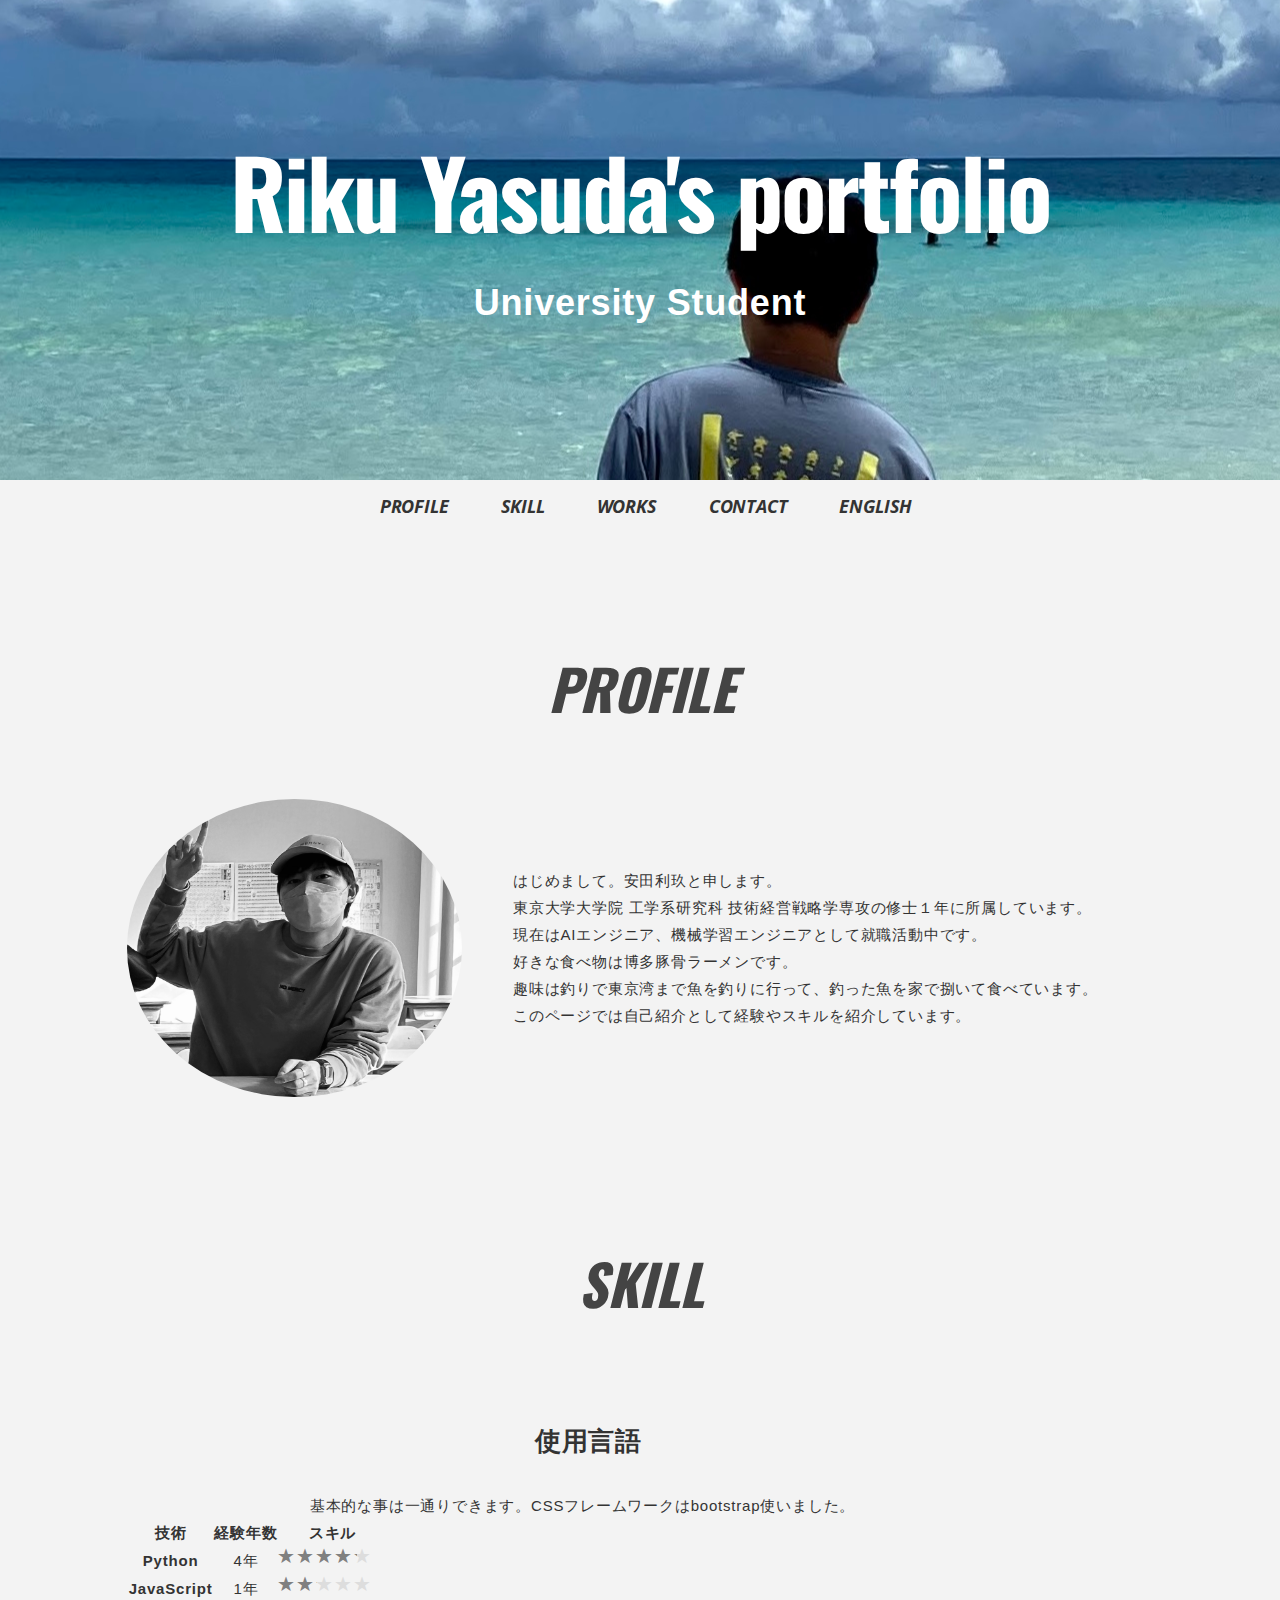
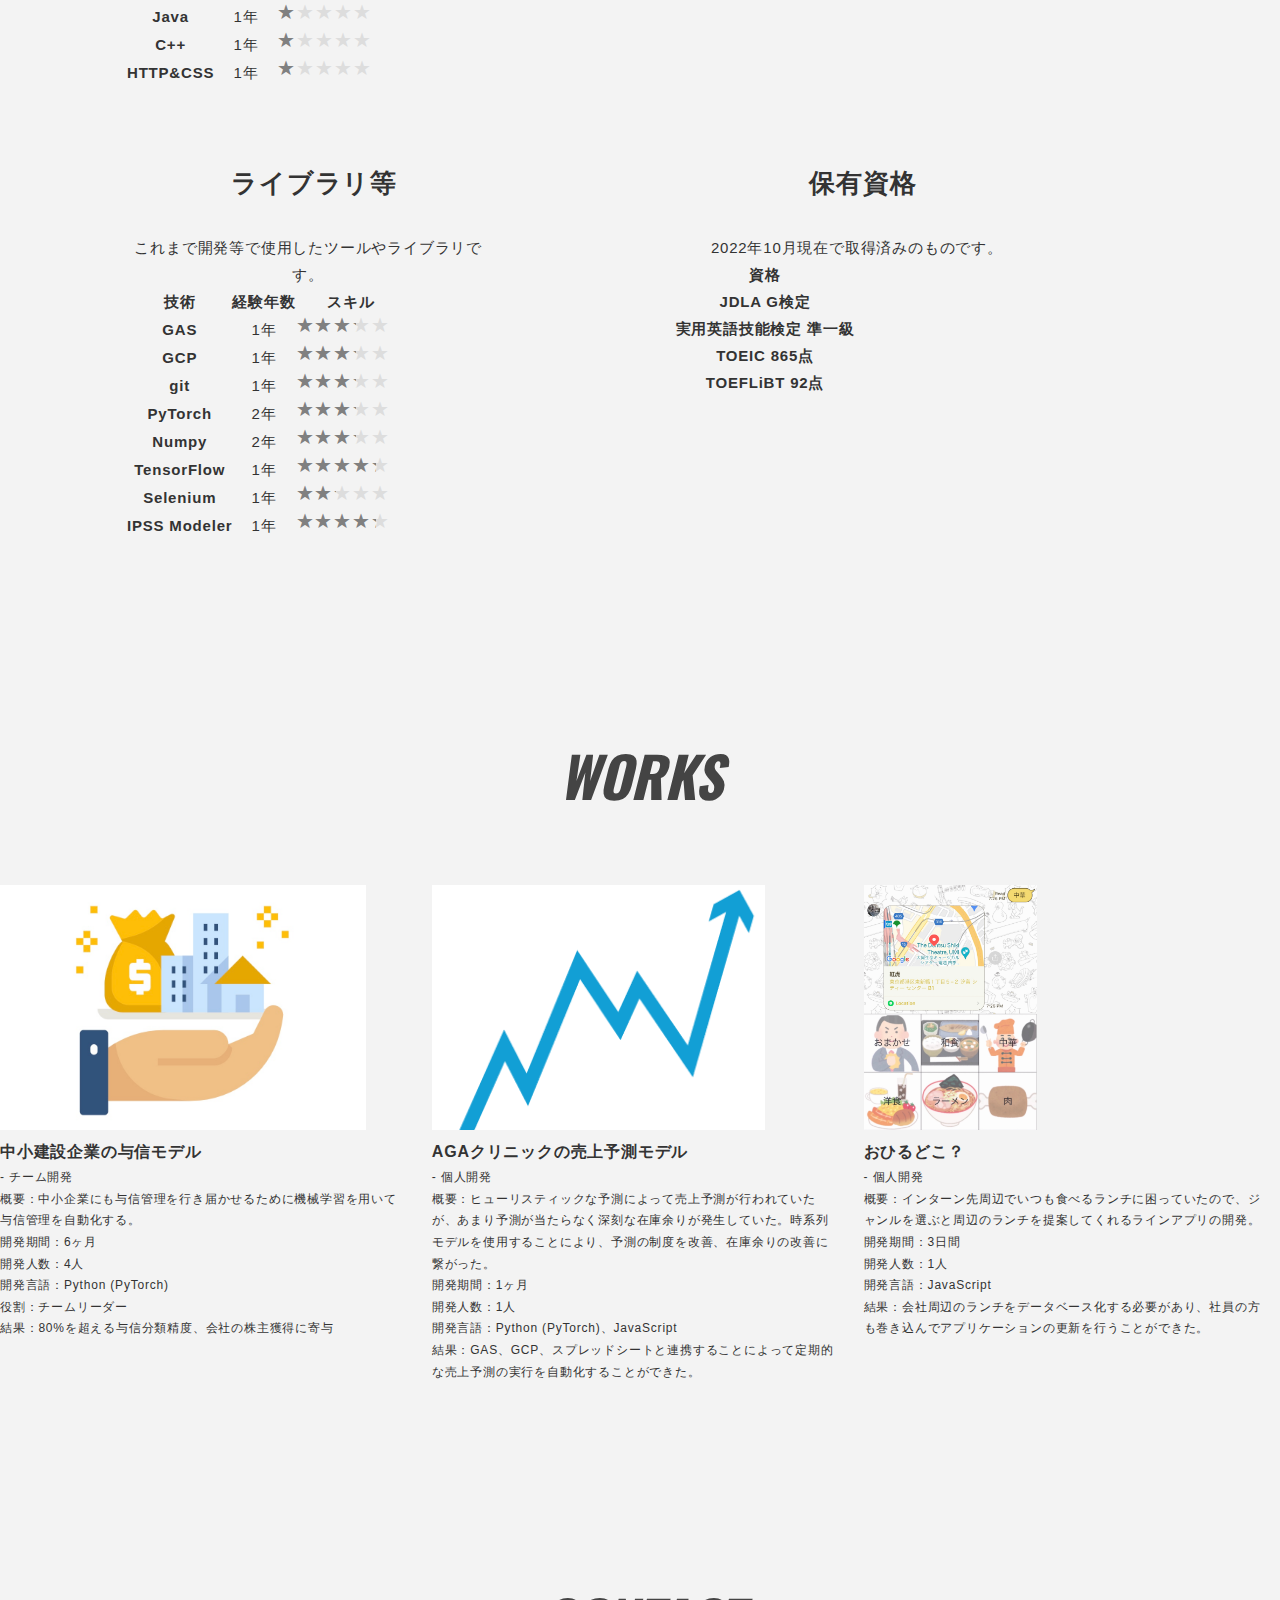
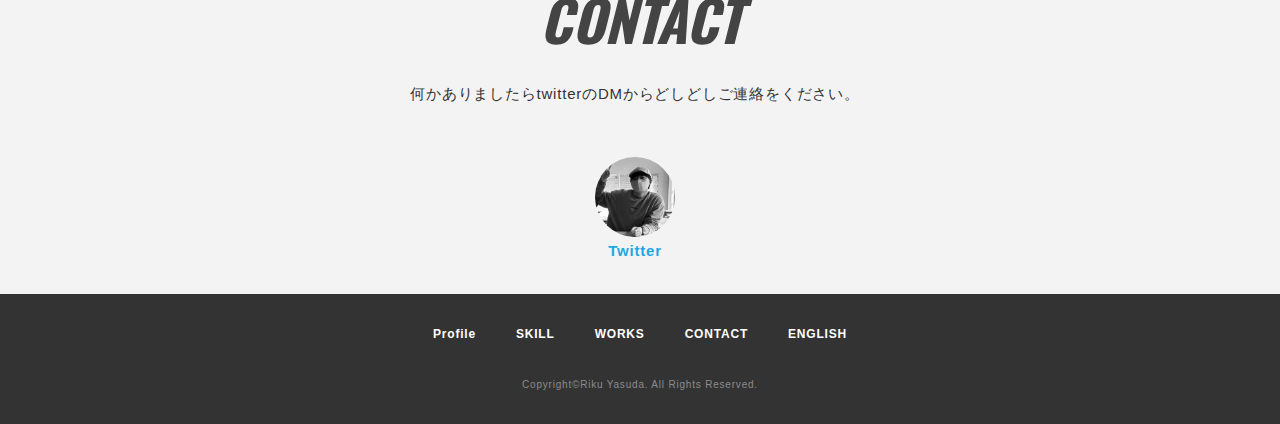
==== index.html @ 67c6b521 "css updated" ====
<!DOCTYPE html>
<html>
<head>
  <meta charset="utf-8">
  <meta name="viewport" content="width=device-width,initial-scale=1.0,user-scalable=no">
  <meta property='og:type' content='website'>
  <meta property='og:title' content='Riku ポートフォリオ'>
  <meta property='og:url' content='URL入る'>
  <meta property='og:description' content='Rikuのポートフォリオです。'>
  <meta property="og:image" content="img/ogp.png">
  <meta name="description" content="Rikuのポートフォリオです。" />
  <title>Riku portfolio</title>
  <link href="https://fonts.googleapis.com/css?family=Yesteryear" rel="stylesheet">
  <link href="https://fonts.googleapis.com/css?family=Oswald:700" rel="stylesheet">
  <link href="https://fonts.googleapis.com/css?family=Open+Sans:700" rel="stylesheet">
  <link href="css/reset.css" media="all" rel="stylesheet" type="text/css" />
  <link href="css/photoswipe/photoswipe.css" media="all" rel="stylesheet" type="text/css" />
  <link href="css/photoswipe/default-skin/default-skin.css" media="all" rel="stylesheet" type="text/css" />
  <link href="css/style.css" media="all" rel="stylesheet" type="text/css" />
  <link rel="stylesheet" href="https://use.fontawesome.com/releases/v5.2.0/css/all.css" integrity="sha384-hWVjflwFxL6sNzntih27bfxkr27PmbbK/iSvJ+a4+0owXq79v+lsFkW54bOGbiDQ" crossorigin="anonymous">
  <link rel="shortcut icon" href="img/favicon2.ico" />
  <link rel="stylesheet" href="https://stackpath.bootstrapcdn.com/bootstrap/4.1.3/css/bootstrap.min.css" integrity="sha384-MCw98/SFnGE8fJT3GXwEOngsV7Zt27NXFoaoApmYm81iuXoPkFOJwJ8ERdknLPMO" crossorigin="anonymous">
</head>

<body>
  <div id="wrapper">
    <header id="header">
      <h1 class="logo">
        <span class="logo-title">Riku Yasuda's portfolio</span>
        <span class="logo-desc">University Student</span>
      </h1>
    </header>
    <nav id="gnav">
      <ul>
        <li><i class="fas fa-user fa-lg"><a href="#Profile">PROFILE</a></i></li>
        <li><i class="fas fa-lightbulb fa-lg"><a href="#skill">SKILL</a></i></li>
        <li><i class="fas fa-tasks fa-lg"><a href="#works">WORKS</a></i></li>
        <li><i class="fas fa-envelope fa-lg"><a href="#contact">CONTACT</a></i></li>
        <li><i class="fas fa-lg"><a href="./eng.html">ENGLISH</a></i></li>
      </ul>
    </nav>
    <main id="contents">

      <section class="section" id="Profile">
        <div class="inner">
          <div class="section-title-block">
            <h2 class="section-title"><i class="fas fa-user"><span class="section-title-css">PROFILE</span></i></h2>
          </div>
          <div class="two-column-wrapper">
            <div class="two-column-image profile">
              <img src="img/profile/profile.JPG" alt="">
            </div>
            <div class="two-column-desc">
              <p class="text">
                はじめまして。安田利玖と申します。<br>
                東京大学大学院 工学系研究科 技術経営戦略学専攻の修士１年に所属しています。<br>
                現在はAIエンジニア、機械学習エンジニアとして就職活動中です。<br>
                好きな食べ物は博多豚骨ラーメンです。<br>
                趣味は釣りで東京湾まで魚を釣りに行って、釣った魚を家で捌いて食べています。<br>
                このページでは自己紹介として経験やスキルを紹介しています。<br>
              </p>
            </div>
          </div>
        </div>
      </section>
      
      <section class="section" id="skill">
        <div class="inner">
          <div class="section-title-block">
            <h2 class="section-title"><i class="fas fa-lightbulb fa-lg"><span class="section-title-css">SKILL</span></i></h2>
            <p class="section-desc"></p>
          </div>
          <div class="card-wrapper">
            
            <div class="card">
              <div class="skill-desc">
                <h3 class="skill-desc-title"><i class="fas fa-desktop"></i>使用言語</h3>
                <p>基本的な事は一通りできます。CSSフレームワークはbootstrap使いました。</p>
                <table class="table table-borderless">
                  <thead>
                    <tr>
                      <th scope="col">技術</th>
                      <th scope="col">経験年数</th>
                      <th scope="col">スキル</th>
                    </tr>
                  </thead>
                  <tbody>
                    <tr>
                      <th scope="row">Python</th>
                      <td>4年</td>
                      <td><span class="rating"><p class="rate rate4"></p></span></td>
                    </tr>
                    <tr>
                      <th scope="row">JavaScript</th>
                      <td>1年</td>
                      <td><span class="rating"><p class="rate rate2"></p></span></td>
                    </tr>
                    <tr>
                      <th scope="row">Java</th>
                      <td>1年</td>
                      <td><span class="rating"><p class="rate rate1"></p></span></td>
                    </tr>
                    <tr>
                      <th scope="row">C++</th>
                      <td>1年</td>
                      <td><span class="rating"><p class="rate rate1"></p></span></td>
                    </tr>
                    <tr>
                      <th scope="row">HTTP&CSS</th>
                      <td>1年</td>
                      <td><span class="rating"><p class="rate rate1"></p></span></td>
                    </tr>
                  </tbody>
                </table>
              </div>
            </div>

            <div class="card">
              <div class="skill-desc">
                <h3 class="skill-desc-title"><i class="fas fa-toolbox"></i>ライブラリ等</h3>
                <p>これまで開発等で使用したツールやライブラリです。</p>
                <table class="table table-borderless">
                  <thead>
                    <tr>
                      <th scope="col">技術</th>
                      <th scope="col">経験年数</th>
                      <th scope="col">スキル</th>
                    </tr>
                  </thead>
                  <tbody>
                    <tr>
                      <th scope="row">GAS</th>
                      <td>1年</td>
                      <td><span class="rating"><p class="rate rate3"></p></span></td>
                    </tr>
                    <tr>
                      <th scope="row">GCP</th>
                      <td>1年</td>
                      <td><span class="rating"><p class="rate rate3"></p></span></td>
                    </tr>
                    <tr>
                      <th scope="row">git</th>
                      <td>1年</td>
                      <td><span class="rating"><p class="rate rate3"></p></span></td>
                    </tr>
                    <tr>
                      <th scope="row">PyTorch</th>
                      <td>2年</td>
                      <td><span class="rating"><p class="rate rate3"></p></span></td>
                    </tr>
                    <tr>
                      <th scope="row">Numpy</th>
                      <td>2年</td>
                      <td><span class="rating"><p class="rate rate3"></p></span></td>
                    </tr>
                    <tr>
                      <th scope="row">TensorFlow</th>
                      <td>1年</td>
                      <td><span class="rating"><p class="rate rate4"></p></span></td>
                    </tr>
                    <tr>
                      <th scope="row">Selenium</th>
                      <td>1年</td>
                      <td><span class="rating"><p class="rate rate2"></p></span></td>
                    </tr>
                    <tr>
                      <th scope="row">IPSS Modeler</th>
                      <td>1年</td>
                      <td><span class="rating"><p class="rate rate4"></p></span></td>
                    </tr>
                  </tbody>
                </table>
              </div>
            </div>

            <div class="card">
              <div class="skill-desc">
                <h3 class="skill-desc-title"><i class="fas fa-list-alt"></i>保有資格</h3>
                <p>2022年10月現在で取得済みのものです。</p>
                <table class="table table-borderless">
                  <thead>
                    <tr>
                      <th scope="col">資格</th>
                    </tr>
                  </thead>
                  <tbody>
                    <tr>
                      <th scope="row">JDLA G検定</th>
                    </tr>
                    <tr>
                      <th scope="row">実用英語技能検定 準一級</th>
                    </tr>
                    <tr>
                      <th scope="row">TOEIC 865点</th>
                    </tr>
                    <tr>
                      <th scope="row">TOEFLiBT 92点</th>
                    </tr>
                  </tbody>
                </table>
              </div>

            </div>
          </div>
        </div>
      </section>

      <section class="section" id="works">
        <div class="inner">
          <div class="section-title-block">
            <h2 class="section-title"><i class="fas fa-tasks fa-lg"><span class="section-title-css">WORKS</span></i></h2>
            <div class="section-desc"></div>
          </div>
          <div class="card-wrapper my-gallery">

            <figure class="card">
                <!-- <a href="img/works/dammy.jpg" data-size="980x668" class="card-image"> -->
                  <img class="card-image" src="img/works/thumb/yoshin_model.png" alt="" />
                <!-- </a> -->
                <figcaption class="card-caption">
                  <p class="card-caption-title">中小建設企業の与信モデル</p>
                  <p class="card-caption-info">
                    - チーム開発<br>
                    概要：中小企業にも与信管理を行き届かせるために機械学習を用いて与信管理を自動化する。<br>
                    開発期間：6ヶ月<br>
                    開発人数：4人<br>
                    開発言語：Python (PyTorch)<br>
                    役割：チームリーダー<br>
                    結果：80%を超える与信分類精度、会社の株主獲得に寄与<br>
                  </p>
                </figcaption>
            </figure>
    
            <figure class="card">
              <!-- <a href="img/works/dammy.jpg" data-size="980x668" class="card-image"> -->
                <img class="card-image" src="img/works/thumb/AGA_model.png" alt="" />
              <!-- </a> -->
              <figcaption class="card-caption">
                <p class="card-caption-title">AGAクリニックの売上予測モデル</p>
                <p class="card-caption-info">
                    - 個人開発<br>
                    概要：ヒューリスティックな予測によって売上予測が行われていたが、あまり予測が当たらなく深刻な在庫余りが発生していた。時系列モデルを使用することにより、予測の制度を改善、在庫余りの改善に繋がった。<br>
                    開発期間：1ヶ月<br>
                    開発人数：1人<br>
                    開発言語：Python (PyTorch)、JavaScript<br>
                    結果：GAS、GCP、スプレッドシートと連携することによって定期的な売上予測の実行を自動化することができた。<br>
                </p>
              </figcaption>
            </figure>
            
            <figure class="card">
              <!-- <a href="img/works/dammy.jpg" data-size="980x668" class="card-image"> -->
                <img class="card-image" src="img/works/thumb/ohirudoko.png" alt="" />
              <!-- </a> -->
              <figcaption class="card-caption">
                <p class="card-caption-title">おひるどこ？</p>
                <p class="card-caption-info">
                    - 個人開発<br>
                    概要：インターン先周辺でいつも食べるランチに困っていたので、ジャンルを選ぶと周辺のランチを提案してくれるラインアプリの開発。<br>
                    開発期間：3日間<br>
                    開発人数：1人<br>
                    開発言語：JavaScript<br>
                    結果：会社周辺のランチをデータベース化する必要があり、社員の方も巻き込んでアプリケーションの更新を行うことができた。<br>
                </p>
              </figcaption>
            </figure>

          </div>
        </div>
      </section>

      <section class="section" id="contact">
        <div class="inner">
          <div class="section-title-block">
            <h2 class="section-title"><i class="fas fa-envelope fa-lg"><span class="section-title-css">CONTACT</span></i></h2>
            <p class="section-desc">
              何かありましたらtwitterのDMからどしどしご連絡をください。
            </p>
          </div>
          <div class="contact-wrapper">
            <div class="contact-list" style="text-align: center;">
                <a href="https://twitter.com/rikuyres88" target="_blank"><img src="img/contact/icon_contact.jpg" alt="" class="contact-img"  style="margin: 0 auto;"><span class="contact-list-desc">Twitter</span></a>
              <!-- <ul>
                <li><a href="#"><img src="img/contact/icon_contact.png" alt=""><span class="contact-list-desc">フォーム</span></a></li>
                <li><a href="https://twitter.com/naoto_7713" target="_blank"><img src="img/contact/icon_contact.jpg" alt=""><span class="contact-list-desc">Twitter</span></a></li>
                <li><a href="#" target="_blank"><img src="img/contact/icon_contact.png" alt=""><span class="contact-list-desc">Facebook</span></a></li>
              </ul> -->
            </div>
          </div>
        </div>
      </section>
    </main>
    <footer id="footer">
      <div class="inner">
        <nav class="footer-link">
          <ul>
            <li><a href="#Profile">Profile</a></li>
            <li><a href="#skill">SKILL</a></li>
            <li><a href="#works">WORKS</a></li>
            <li><a href="#contact">CONTACT</a></li>
            <li><a href="./eng.html">ENGLISH</a></li>
          </ul>
        </nav>
        <p class="copyright">Copyright&copy;Riku Yasuda. All Rights Reserved.</p>
      </div>
    </footer>
  </div>


  <!-- Root element of PhotoSwipe. Must have class pswp. -->
  <div class="pswp" tabindex="-1" role="dialog" aria-hidden="true">

    <!-- Background of PhotoSwipe.
           It's a separate element as animating opacity is faster than rgba(). -->
    <div class="pswp__bg"></div>

    <!-- Slides wrapper with overflow:hidden. -->
    <div class="pswp__scroll-wrap">

      <!-- Container that holds slides.
              PhotoSwipe keeps only 3 of them in the DOM to save memory.
              Don't modify these 3 pswp__item elements, data is added later on. -->
      <div class="pswp__container">
        <div class="pswp__item"></div>
        <div class="pswp__item"></div>
        <div class="pswp__item"></div>
      </div>

      <!-- Default (PhotoSwipeUI_Default) interface on top of sliding area. Can be changed. -->
      <div class="pswp__ui pswp__ui--hidden">

        <div class="pswp__top-bar">

          <!--  Controls are self-explanatory. Order can be changed. -->

          <div class="pswp__counter"></div>

          <button class="pswp__button pswp__button--close" title="Close (Esc)"></button>



          <button class="pswp__button pswp__button--fs" title="Toggle fullscreen"></button>

          <button class="pswp__button pswp__button--zoom" title="Zoom in/out"></button>

          <!-- Preloader demo http://codepen.io/dimsemenov/pen/yyBWoR -->
          <!-- element will get class pswp__preloader--active when preloader is running -->
          <div class="pswp__preloader">
            <div class="pswp__preloader__icn">
              <div class="pswp__preloader__cut">
                <div class="pswp__preloader__donut"></div>
              </div>
            </div>
          </div>
        </div>

        <div class="pswp__share-modal pswp__share-modal--hidden pswp__single-tap">
          <div class="pswp__share-tooltip"></div>
        </div>

        <button class="pswp__button pswp__button--arrow--left" title="Previous (arrow left)">
              </button>

        <button class="pswp__button pswp__button--arrow--right" title="Next (arrow right)">
              </button>

        <div class="pswp__caption">
          <div class="pswp__caption__center"></div>
        </div>

      </div>

    </div>
    
    <div style="position: relative"><a href="https://www.codmon.com/mypage/" class="codmon-login-widget" target="_blank">Codmon</a>
<script src="https://www.codmon.com/mypage/js/login-widget.js"></script>
<span style="font-size: 11px;line-height: 1.2;position:absolute;top: 364px;left: 36px;">powerd by <a href="https://www.codmon.com/" target="_blank">保育園ICTシステム コドモン</a></span></div>

  </div>
  <script src="https://ajax.googleapis.com/ajax/libs/jquery/1.12.4/jquery.min.js"></script>
  <script type='text/javascript' src="js/photoswipe/photoswipe.min.js"></script>
  <script type='text/javascript' src="js/photoswipe/photoswipe-ui-default.js"></script>
  <script type='text/javascript' src="js/photoswipe/photoswipe_setup.js"></script>
  <script type='text/javascript' src="js/script.js"></script>
</body>
</html>
---- css/photoswipe/photoswipe.css ----
/*! PhotoSwipe main CSS by Dmitry Semenov | photoswipe.com | MIT license */
/*
	Styles for basic PhotoSwipe functionality (sliding area, open/close transitions)
*/
/* pswp = photoswipe */
.pswp {
  display: none;
  position: absolute;
  width: 100%;
  height: 100%;
  left: 0;
  top: 0;
  overflow: hidden;
  -ms-touch-action: none;
  touch-action: none;
  z-index: 1500;
  -webkit-text-size-adjust: 100%;
  /* create separate layer, to avoid paint on window.onscroll in webkit/blink */
  -webkit-backface-visibility: hidden;
  outline: none; }
  .pswp * {
    -webkit-box-sizing: border-box;
            box-sizing: border-box; }
  .pswp img {
    max-width: none; }

/* style is added when JS option showHideOpacity is set to true */
.pswp--animate_opacity {
  /* 0.001, because opacity:0 doesn't trigger Paint action, which causes lag at start of transition */
  opacity: 0.001;
  will-change: opacity;
  /* for open/close transition */
  -webkit-transition: opacity 333ms cubic-bezier(0.4, 0, 0.22, 1);
          transition: opacity 333ms cubic-bezier(0.4, 0, 0.22, 1); }

.pswp--open {
  display: block; }

.pswp--zoom-allowed .pswp__img {
  /* autoprefixer: off */
  cursor: -webkit-zoom-in;
  cursor: -moz-zoom-in;
  cursor: zoom-in; }

.pswp--zoomed-in .pswp__img {
  /* autoprefixer: off */
  cursor: -webkit-grab;
  cursor: -moz-grab;
  cursor: grab; }

.pswp--dragging .pswp__img {
  /* autoprefixer: off */
  cursor: -webkit-grabbing;
  cursor: -moz-grabbing;
  cursor: grabbing; }

/*
	Background is added as a separate element.
	As animating opacity is much faster than animating rgba() background-color.
*/
.pswp__bg {
  position: absolute;
  left: 0;
  top: 0;
  width: 100%;
  height: 100%;
  background: #000;
  opacity: 0;
  -webkit-transform: translateZ(0);
          transform: translateZ(0);
  -webkit-backface-visibility: hidden;
  will-change: opacity; }

.pswp__scroll-wrap {
  position: absolute;
  left: 0;
  top: 0;
  width: 100%;
  height: 100%;
  overflow: hidden; }

.pswp__container,
.pswp__zoom-wrap {
  -ms-touch-action: none;
  touch-action: none;
  position: absolute;
  left: 0;
  right: 0;
  top: 0;
  bottom: 0; }

/* Prevent selection and tap highlights */
.pswp__container,
.pswp__img {
  -webkit-user-select: none;
  -moz-user-select: none;
  -ms-user-select: none;
      user-select: none;
  -webkit-tap-highlight-color: transparent;
  -webkit-touch-callout: none; }

.pswp__zoom-wrap {
  position: absolute;
  width: 100%;
  -webkit-transform-origin: left top;
  -ms-transform-origin: left top;
  transform-origin: left top;
  /* for open/close transition */
  -webkit-transition: -webkit-transform 333ms cubic-bezier(0.4, 0, 0.22, 1);
          transition: transform 333ms cubic-bezier(0.4, 0, 0.22, 1); }

.pswp__bg {
  will-change: opacity;
  /* for open/close transition */
  -webkit-transition: opacity 333ms cubic-bezier(0.4, 0, 0.22, 1);
          transition: opacity 333ms cubic-bezier(0.4, 0, 0.22, 1); }

.pswp--animated-in .pswp__bg,
.pswp--animated-in .pswp__zoom-wrap {
  -webkit-transition: none;
  transition: none; }

.pswp__container,
.pswp__zoom-wrap {
  -webkit-backface-visibility: hidden; }

.pswp__item {
  position: absolute;
  left: 0;
  right: 0;
  top: 0;
  bottom: 0;
  overflow: hidden; }

.pswp__img {
  position: absolute;
  width: auto;
  height: auto;
  top: 0;
  left: 0; }

/*
	stretched thumbnail or div placeholder element (see below)
	style is added to avoid flickering in webkit/blink when layers overlap
*/
.pswp__img--placeholder {
  -webkit-backface-visibility: hidden; }

/*
	div element that matches size of large image
	large image loads on top of it
*/
.pswp__img--placeholder--blank {
  background: #222; }

.pswp--ie .pswp__img {
  width: 100% !important;
  height: auto !important;
  left: 0;
  top: 0; }

/*
	Error message appears when image is not loaded
	(JS option errorMsg controls markup)
*/
.pswp__error-msg {
  position: absolute;
  left: 0;
  top: 50%;
  width: 100%;
  text-align: center;
  font-size: 14px;
  line-height: 16px;
  margin-top: -8px;
  color: #CCC; }

.pswp__error-msg a {
  color: #CCC;
  text-decoration: underline; }
---- css/photoswipe/default-skin/default-skin.css ----
/*! PhotoSwipe Default UI CSS by Dmitry Semenov | photoswipe.com | MIT license */
/*

	Contents:

	1. Buttons
	2. Share modal and links
	3. Index indicator ("1 of X" counter)
	4. Caption
	5. Loading indicator
	6. Additional styles (root element, top bar, idle state, hidden state, etc.)

*/
/*
	
	1. Buttons

 */
/* <button> css reset */
.pswp__button {
  width: 44px;
  height: 44px;
  position: relative;
  background: none;
  cursor: pointer;
  overflow: visible;
  -webkit-appearance: none;
  display: block;
  border: 0;
  padding: 0;
  margin: 0;
  float: right;
  opacity: 0.75;
  -webkit-transition: opacity 0.2s;
          transition: opacity 0.2s;
  -webkit-box-shadow: none;
          box-shadow: none; }
  .pswp__button:focus, .pswp__button:hover {
    opacity: 1; }
  .pswp__button:active {
    outline: none;
    opacity: 0.9; }
  .pswp__button::-moz-focus-inner {
    padding: 0;
    border: 0; }

/* pswp__ui--over-close class it added when mouse is over element that should close gallery */
.pswp__ui--over-close .pswp__button--close {
  opacity: 1; }

.pswp__button,
.pswp__button--arrow--left:before,
.pswp__button--arrow--right:before {
  background: url(default-skin.png) 0 0 no-repeat;
  background-size: 264px 88px;
  width: 44px;
  height: 44px; }

@media (-webkit-min-device-pixel-ratio: 1.1), (-webkit-min-device-pixel-ratio: 1.09375), (min-resolution: 105dpi), (min-resolution: 1.1dppx) {
  /* Serve SVG sprite if browser supports SVG and resolution is more than 105dpi */
  .pswp--svg .pswp__button,
  .pswp--svg .pswp__button--arrow--left:before,
  .pswp--svg .pswp__button--arrow--right:before {
    background-image: url(default-skin.svg); }
  .pswp--svg .pswp__button--arrow--left,
  .pswp--svg .pswp__button--arrow--right {
    background: none; } }

.pswp__button--close {
  background-position: 0 -44px; }

.pswp__button--share {
  background-position: -44px -44px; }

.pswp__button--fs {
  display: none; }

.pswp--supports-fs .pswp__button--fs {
  display: block; }

.pswp--fs .pswp__button--fs {
  background-position: -44px 0; }

.pswp__button--zoom {
  display: none;
  background-position: -88px 0; }

.pswp--zoom-allowed .pswp__button--zoom {
  display: block; }

.pswp--zoomed-in .pswp__button--zoom {
  background-position: -132px 0; }

/* no arrows on touch screens */
.pswp--touch .pswp__button--arrow--left,
.pswp--touch .pswp__button--arrow--right {
  visibility: hidden; }

/*
	Arrow buttons hit area
	(icon is added to :before pseudo-element)
*/
.pswp__button--arrow--left,
.pswp__button--arrow--right {
  background: none;
  top: 50%;
  margin-top: -50px;
  width: 70px;
  height: 100px;
  position: absolute; }

.pswp__button--arrow--left {
  left: 0; }

.pswp__button--arrow--right {
  right: 0; }

.pswp__button--arrow--left:before,
.pswp__button--arrow--right:before {
  content: '';
  top: 35px;
  background-color: rgba(0, 0, 0, 0.3);
  height: 30px;
  width: 32px;
  position: absolute; }

.pswp__button--arrow--left:before {
  left: 6px;
  background-position: -138px -44px; }

.pswp__button--arrow--right:before {
  right: 6px;
  background-position: -94px -44px; }

/*

	2. Share modal/popup and links

 */
.pswp__counter,
.pswp__share-modal {
  -webkit-user-select: none;
  -moz-user-select: none;
  -ms-user-select: none;
      user-select: none; }

.pswp__share-modal {
  display: block;
  background: rgba(0, 0, 0, 0.5);
  width: 100%;
  height: 100%;
  top: 0;
  left: 0;
  padding: 10px;
  position: absolute;
  z-index: 1600;
  opacity: 0;
  -webkit-transition: opacity 0.25s ease-out;
          transition: opacity 0.25s ease-out;
  -webkit-backface-visibility: hidden;
  will-change: opacity; }

.pswp__share-modal--hidden {
  display: none; }

.pswp__share-tooltip {
  z-index: 1620;
  position: absolute;
  background: #FFF;
  top: 56px;
  border-radius: 2px;
  display: block;
  width: auto;
  right: 44px;
  -webkit-box-shadow: 0 2px 5px rgba(0, 0, 0, 0.25);
          box-shadow: 0 2px 5px rgba(0, 0, 0, 0.25);
  -webkit-transform: translateY(6px);
      -ms-transform: translateY(6px);
          transform: translateY(6px);
  -webkit-transition: -webkit-transform 0.25s;
          transition: transform 0.25s;
  -webkit-backface-visibility: hidden;
  will-change: transform; }
  .pswp__share-tooltip a {
    display: block;
    padding: 8px 12px;
    color: #000;
    text-decoration: none;
    font-size: 14px;
    line-height: 18px; }
    .pswp__share-tooltip a:hover {
      text-decoration: none;
      color: #000; }
    .pswp__share-tooltip a:first-child {
      /* round corners on the first/last list item */
      border-radius: 2px 2px 0 0; }
    .pswp__share-tooltip a:last-child {
      border-radius: 0 0 2px 2px; }

.pswp__share-modal--fade-in {
  opacity: 1; }
  .pswp__share-modal--fade-in .pswp__share-tooltip {
    -webkit-transform: translateY(0);
        -ms-transform: translateY(0);
            transform: translateY(0); }

/* increase size of share links on touch devices */
.pswp--touch .pswp__share-tooltip a {
  padding: 16px 12px; }

a.pswp__share--facebook:before {
  content: '';
  display: block;
  width: 0;
  height: 0;
  position: absolute;
  top: -12px;
  right: 15px;
  border: 6px solid transparent;
  border-bottom-color: #FFF;
  -webkit-pointer-events: none;
  -moz-pointer-events: none;
  pointer-events: none; }

a.pswp__share--facebook:hover {
  background: #3E5C9A;
  color: #FFF; }
  a.pswp__share--facebook:hover:before {
    border-bottom-color: #3E5C9A; }

a.pswp__share--twitter:hover {
  background: #55ACEE;
  color: #FFF; }

a.pswp__share--pinterest:hover {
  background: #CCC;
  color: #CE272D; }

a.pswp__share--download:hover {
  background: #DDD; }

/*

	3. Index indicator ("1 of X" counter)

 */
.pswp__counter {
  position: absolute;
  left: 0;
  top: 0;
  height: 44px;
  font-size: 13px;
  line-height: 44px;
  color: #FFF;
  opacity: 0.75;
  padding: 0 10px; }

/*
	
	4. Caption

 */
.pswp__caption {
  position: absolute;
  left: 0;
  bottom: 0;
  width: 100%;
  min-height: 44px; }
  .pswp__caption small {
    font-size: 11px;
    color: #BBB; }

.pswp__caption__center {
  text-align: left;
  max-width: 420px;
  margin: 0 auto;
  font-size: 13px;
  padding: 10px;
  line-height: 20px;
  color: #CCC; }

.pswp__caption--empty {
  display: none; }

/* Fake caption element, used to calculate height of next/prev image */
.pswp__caption--fake {
  visibility: hidden; }

/*

	5. Loading indicator (preloader)

	You can play with it here - http://codepen.io/dimsemenov/pen/yyBWoR

 */
.pswp__preloader {
  width: 44px;
  height: 44px;
  position: absolute;
  top: 0;
  left: 50%;
  margin-left: -22px;
  opacity: 0;
  -webkit-transition: opacity 0.25s ease-out;
          transition: opacity 0.25s ease-out;
  will-change: opacity;
  direction: ltr; }

.pswp__preloader__icn {
  width: 20px;
  height: 20px;
  margin: 12px; }

.pswp__preloader--active {
  opacity: 1; }
  .pswp__preloader--active .pswp__preloader__icn {
    /* We use .gif in browsers that don't support CSS animation */
    background: url(preloader.gif) 0 0 no-repeat; }

.pswp--css_animation .pswp__preloader--active {
  opacity: 1; }
  .pswp--css_animation .pswp__preloader--active .pswp__preloader__icn {
    -webkit-animation: clockwise 500ms linear infinite;
            animation: clockwise 500ms linear infinite; }
  .pswp--css_animation .pswp__preloader--active .pswp__preloader__donut {
    -webkit-animation: donut-rotate 1000ms cubic-bezier(0.4, 0, 0.22, 1) infinite;
            animation: donut-rotate 1000ms cubic-bezier(0.4, 0, 0.22, 1) infinite; }

.pswp--css_animation .pswp__preloader__icn {
  background: none;
  opacity: 0.75;
  width: 14px;
  height: 14px;
  position: absolute;
  left: 15px;
  top: 15px;
  margin: 0; }

.pswp--css_animation .pswp__preloader__cut {
  /* 
			The idea of animating inner circle is based on Polymer ("material") loading indicator 
			 by Keanu Lee https://blog.keanulee.com/2014/10/20/the-tale-of-three-spinners.html
		*/
  position: relative;
  width: 7px;
  height: 14px;
  overflow: hidden; }

.pswp--css_animation .pswp__preloader__donut {
  -webkit-box-sizing: border-box;
          box-sizing: border-box;
  width: 14px;
  height: 14px;
  border: 2px solid #FFF;
  border-radius: 50%;
  border-left-color: transparent;
  border-bottom-color: transparent;
  position: absolute;
  top: 0;
  left: 0;
  background: none;
  margin: 0; }

@media screen and (max-width: 1024px) {
  .pswp__preloader {
    position: relative;
    left: auto;
    top: auto;
    margin: 0;
    float: right; } }

@-webkit-keyframes clockwise {
  0% {
    -webkit-transform: rotate(0deg);
            transform: rotate(0deg); }
  100% {
    -webkit-transform: rotate(360deg);
            transform: rotate(360deg); } }

@keyframes clockwise {
  0% {
    -webkit-transform: rotate(0deg);
            transform: rotate(0deg); }
  100% {
    -webkit-transform: rotate(360deg);
            transform: rotate(360deg); } }

@-webkit-keyframes donut-rotate {
  0% {
    -webkit-transform: rotate(0);
            transform: rotate(0); }
  50% {
    -webkit-transform: rotate(-140deg);
            transform: rotate(-140deg); }
  100% {
    -webkit-transform: rotate(0);
            transform: rotate(0); } }

@keyframes donut-rotate {
  0% {
    -webkit-transform: rotate(0);
            transform: rotate(0); }
  50% {
    -webkit-transform: rotate(-140deg);
            transform: rotate(-140deg); }
  100% {
    -webkit-transform: rotate(0);
            transform: rotate(0); } }

/*
	
	6. Additional styles

 */
/* root element of UI */
.pswp__ui {
  -webkit-font-smoothing: auto;
  visibility: visible;
  opacity: 1;
  z-index: 1550; }

/* top black bar with buttons and "1 of X" indicator */
.pswp__top-bar {
  position: absolute;
  left: 0;
  top: 0;
  height: 44px;
  width: 100%; }

.pswp__caption,
.pswp__top-bar,
.pswp--has_mouse .pswp__button--arrow--left,
.pswp--has_mouse .pswp__button--arrow--right {
  -webkit-backface-visibility: hidden;
  will-change: opacity;
  -webkit-transition: opacity 333ms cubic-bezier(0.4, 0, 0.22, 1);
          transition: opacity 333ms cubic-bezier(0.4, 0, 0.22, 1); }

/* pswp--has_mouse class is added only when two subsequent mousemove events occur */
.pswp--has_mouse .pswp__button--arrow--left,
.pswp--has_mouse .pswp__button--arrow--right {
  visibility: visible; }

.pswp__top-bar,
.pswp__caption {
  background-color: rgba(0, 0, 0, 0.5); }

/* pswp__ui--fit class is added when main image "fits" between top bar and bottom bar (caption) */
.pswp__ui--fit .pswp__top-bar,
.pswp__ui--fit .pswp__caption {
  background-color: rgba(0, 0, 0, 0.3); }

/* pswp__ui--idle class is added when mouse isn't moving for several seconds (JS option timeToIdle) */
.pswp__ui--idle .pswp__top-bar {
  opacity: 0; }

.pswp__ui--idle .pswp__button--arrow--left,
.pswp__ui--idle .pswp__button--arrow--right {
  opacity: 0; }

/*
	pswp__ui--hidden class is added when controls are hidden
	e.g. when user taps to toggle visibility of controls
*/
.pswp__ui--hidden .pswp__top-bar,
.pswp__ui--hidden .pswp__caption,
.pswp__ui--hidden .pswp__button--arrow--left,
.pswp__ui--hidden .pswp__button--arrow--right {
  /* Force paint & create composition layer for controls. */
  opacity: 0.001; }

/* pswp__ui--one-slide class is added when there is just one item in gallery */
.pswp__ui--one-slide .pswp__button--arrow--left,
.pswp__ui--one-slide .pswp__button--arrow--right,
.pswp__ui--one-slide .pswp__counter {
  display: none; }

.pswp__element--disabled {
  display: none !important; }

.pswp--minimal--dark .pswp__top-bar {
  background: none; }
---- css/style.css ----
/* CSS Document */

*, *:before, *:after {
  -webkit-box-sizing: border-box;
  -moz-box-sizing: border-box;
  -o-box-sizing: border-box;
  -ms-box-sizing: border-box;
  box-sizing: border-box;
}

body {
  font-family: 'ヒラギノ角ゴ Pro W3', 'Hiragino Kaku Gothic Pro', "游ゴシック Medium", "Yu Gothic Medium", "游ゴシック体", YuGothic, 'メイリオ', Meiryo, Osaka, 'ＭＳ Ｐゴシック', 'MS PGothic', sans-serif;
  color: #333;
  font-size: 15px;
  line-height: 1.8;
  letter-spacing: 0.8px;
  word-break: break-all;
}

a {
  color: #1ca9e3;
  text-decoration: none;
}

a:hover, a:hover img {
  opacity: .8;
  -webkit-transition: all .3s;
  -moz-transition: all .3s;
  -ms-transition: all .3s;
  -o-transition: all .3s;
  transition: all .3s;
}

img, video, object {
  max-width: 100%;
  height: auto;
  border: none;
  vertical-align: bottom;
  display: block;
}

ul, li {
  list-style: none;
}

/*--------------------------------
　全体
---------------------------------*/

#wrapper {
  background-color: #f3f3f3;
}

.inner {
  max-width: 1320px;
  width: 100%;
  margin: 0 auto;
  padding: 0 10px;
}

#contents {
  /* padding: 100px 0; */
}

/*--------------------------------
　ヘッダー
---------------------------------*/

#header {
  display: -webkit-box;
  display: -ms-flexbox;
  display: flex;
  -webkit-box-pack: center;
  -ms-flex-pack: center;
  justify-content: center;
  -webkit-align-items: center;
  -ms-align-items: center;
  align-items: center;
  height: 480px;
  background-size: auto 100%;
  background: url(../img/header/header.jpg) center center;
}

#header .logo {
  display: block;
}

#header .logo-name {
  display: block;
  font-family: 'Yesteryear', cursive;
  display: block;
  position: relative;
  top: -8px;
  left: -60px;
  font-size: 36px;
  color: #d59fea;
  -webkit-transform: rotate(-10deg);
  transform: rotate(-10deg);
}

#header .logo-title {
  font-family: 'Oswald', sans-serif;
  font-size: 94px;
  color: #fff;
  line-height: 1;
  letter-spacing: -2px;
}

#header .logo-desc {
  display: block;
  font-size: 36px;
  text-align: center;
  margin-top: 30px;
  color: #fff;
}

/*--------------------------------
　グローバルナビ
---------------------------------*/

#gnav {
  padding: 10px;
  font-family: 'Open sans', sans-serif;
  z-index: 100;
}

#gnav ul {
  display: -webkit-box;
  display: -ms-flexbox;
  display: flex;
  -ms-flex-wrap: wrap;
  flex-wrap: wrap;
  -webkit-box-pack: center;
  -ms-flex-pack: center;
  justify-content: center;
}

#gnav li {
  font-weight: bold;
  font-size: 18px;
  padding: 0 20px;
}

#gnav li:last-child {
  margin-right: 0;
}

#gnav li a {
  color: #333;
  letter-spacing: -0.01em;
  margin-left: 12px;
}

#gnav.fixed {
  position: fixed;
  top: 0;
  left: 0;
  width: 100%;
  background-color: #f3f3f3;
  box-shadow: 0px 6px 3px -3px rgba(0, 0, 0, 0.2);
  -webkit-box-shadow: 0px 6px 3px -3px rgba(0, 0, 0, 0.2);
  -moz-box-shadow: 0px 6px 3px -3px rgba(0, 0, 0, 0.2);
  transform: translate3d(0, 0, 0);
}

/*--------------------------------
　Section
---------------------------------*/

.section .inner {
  /* padding: 80px 10px; */
  padding: 80px 10px 10px 0px;
}

.section .section-title-block {
  text-align: center;
  margin-bottom: 30px;
}

.section .section-title {
  font-family: 'Oswald', sans-serif;
  letter-spacing: -0.01em;
  display: inline-block;
  font-size: 56px;
  font-weight: bold;
  margin-bottom: 10px;
  color: #444;
}

.section .section-desc {
  text-align: center;
}

.two-column-wrapper {
  width: 80%;
  margin: 0 auto;
  padding: 20px 0;
  display: -webkit-box;
  display: -ms-flexbox;
  display: flex;
  -ms-flex-wrap: nowrap;
  flex-wrap: nowrap;
  -webkit-box-pack: justify;
  -ms-flex-pack: justify;
  justify-content: space-between;
}

.two-column-image {
  width: 33%;
}

.two-column-image img {
  margin: 0 auto;
}

.two-column-desc {
  width: 62%;
  margin: auto 0;
}

/*--------------------------------
　Latestworks
---------------------------------*/

#latestworks .two-column-image {
  width: 48%;
}

#latestworks .two-column-desc {
  width: 48%;
}

/*--------------------------------
　WORKS
---------------------------------*/

#works .card {
  width: 32%;
}

#works .card {
  margin-bottom: 50px;
}

#works .card-image {
  display: block;
  margin-bottom: 8px;
  height: 245px;
}

#works .card-caption {
  text-align: left;
}

#works .card-caption-title {
  font-size: 16px;
  font-weight: bold;
}

#works .card-caption-info {
  font-size: 12px;
}

#works .card-caption-url {
  font-size: 10px;
}

#works .card-wrapper {
  padding: 20px 0;
  display: -webkit-box;
  display: -ms-flexbox;
  display: flex;
  -ms-flex-wrap: wrap;
  flex-wrap: wrap;
  -webkit-box-pack: justify;
  -ms-flex-pack: justify;
  justify-content: space-between;
}

/*--------------------------------
　About
---------------------------------*/

#about .two-column-image {
  width: 33%;
}

#about .two-column-desc {
  width: 62%;
}

/*--------------------------------
 SKILL
---------------------------------*/

#skill .card-wrapper {
  width: 80%;
  margin: 0 auto;
  padding: 20px 0;
  display: -webkit-box;
  display: -ms-flexbox;
  display: flex;
  -ms-flex-wrap: wrap;
  flex-wrap: wrap;
  -webkit-box-pack: justify;
  -ms-flex-pack: justify;
  justify-content: space-between;
}

#skill .card {
  flex-basis: 46%;
  margin-bottom: 50px;
  display: -webkit-box;
  display: -ms-flexbox;
  display: flex;
  -ms-flex-wrap: nowrap;
  flex-wrap: nowrap;
  -webkit-box-pack: justify;
  -ms-flex-pack: justify;
  justify-content: space-between;
}

#skill .card:first-child {
  flex-basis: 100%;
}

#skill .skill-icon {
  flex-basis: 75px;
}

#skill .skill-icon img {
  width: 75px;
}

#skill .skill-desc {
  flex-basis: calc(100% - 75px - 30px);
  text-align: center;
}

#skill .skill-desc-title {
  margin-bottom: 3px;
  font-size:26px;
  padding: 24px;
  font-weight: bold;
}

#skill .skill-desc-title i{
  margin-right: 12px;
}

#skill .rate {
  position: relative;
  display: inline-block;
  width: 110px;
  height: 20px;
  font-size: 20px;
}

#skill .rate:before, #skill .rate:after {
  position: absolute;
  top: 0;
  left: 0;
  content: '★★★★★';
  display: inline-block;
  height: 20px;
  line-height: 20px;
}

#skill .rate:before {
  color: #ddd;
}

#skill .rate:after {
  color: #808080;
  overflow: hidden;
  white-space: nowrap;
}

#skill .rate1:after {
  width: 20px;
}

#skill .rate2:after {
  width: 40px;
}

#skill .rate3:after {
  width: 60px;
}

#skill .rate4:after {
  width: 80px;
}

#skill .rate5:after {
  width: 100px;
}

/*--------------------------------
 CONTACT
---------------------------------*/

#contact .contact-list {
  padding: 20px 0;
}

#contact .contact-list ul {
  width: 40%;
  margin: 0 auto;
  display: -webkit-box;
  display: -ms-flexbox;
  display: flex;
  -ms-flex-wrap: wrap;
  flex-wrap: wrap;
  -webkit-box-pack: justify;
  -ms-flex-pack: justify;
  justify-content: space-between;
  align-self: flex-end;
  ;
}

#contact .contact-list li {
  text-align: center;
}

#contact .contact-list li a {
  color: #333;
}

#contact .contact-list li img {
  width: 60px;
  margin: 0 auto 5px;
  border-radius:50%;
}

#contact .contact-list-desc {
  font-weight: bold;
}

/*--------------------------------
 Footer
---------------------------------*/

#footer {
  background-color: #333;
}

#footer .inner {
  padding: 30px;
}

#footer .footer-link ul {
  margin-bottom: 30px;
  display: -webkit-box;
  display: -ms-flexbox;
  display: flex;
  -ms-flex-wrap: wrap;
  flex-wrap: wrap;
  -webkit-justify-content: center;
  -moz-justify-content: center;
  justify-content: center;
}

#footer .footer-link li {
  font-size: 12px;
  padding: 0 20px;
}

#footer .footer-link li a {
  color: #fff;
  font-weight: bold;
}

#footer .copyright {
  font-size: 10px;
  color: #8c8c8c;
  text-align: center;
}

/*media Queries 767
----------------------------------------------------*/

@media screen and (max-width: 767px) {
  body {
    font-size: 13px;
    line-height: 1.7;
  }
  #header {
    height: 200px;
  }
  #header .logo-title {
    font-size: 56px;
  }
  #header .logo-name {
    top: 0;
    left: -30px;
    font-size: 25px;
  }
  #header .logo-desc {
    font-size: 11px;
  }
  #gnav li {
    font-size: 14px;
    padding: 0 10px;
  }
  #gnav li a:hover {
    opacity: 1;
  }
  #contents {
    padding: 40px 0;
  }
  .section .inner {
    padding: 30px 15px;
  }
  .section .section-title-block {
    margin-bottom: 10px;
  }
  .section .section-title {
    font-size: 36px;
  }
  #latestworks .two-column-wrapper {
    width: 100%;
    -ms-flex-wrap: wrap;
    flex-wrap: wrap;
  }
  #latestworks .two-column-image {
    width: 90%;
    margin: 0 auto 20px;
  }

  #latestworks .two-column-desc {
    width: 100%;
  }
  #works .card {
    width: 48%;
  }
  #works .card-caption-title {
    font-size: 12px;
  }
  #works .card-caption-info {
    font-size: 11px;
  }
  #about .two-column-wrapper {
    width: 100%;
    -ms-flex-wrap: wrap;
    flex-wrap: wrap;
  }
  #about .two-column-image {
    width: 50%;
    margin: 0 auto 20px;
  }
  #about .two-column-desc {
   width: 100%;
 }

  #skill .card-wrapper {
    width: 100%;
  }
  #skill .card {
    flex-basis: 100%;
  }
  #skill .skill-icon {
    flex-basis: 45px;
  }
  #skill .skill-icon img {
    width: 45px;
  }
  #skill .skill-desc {
    flex-basis: calc(100% - 45px - 10px);
  }
  #skill .rate {
    height: 15px;
    font-size: 15px;
  }
  #skill .rate:before, #skill .rate:after {
    height: 15px;
    line-height: 15px;
  }
  #skill .rate1:after {
    width: 15px;
  }
  #skill .rate2:after {
    width: 30px;
  }
  #skill .rate3:after {
    width: 45px;
  }
  #skill .rate4:after {
    width: 60px;
  }
  #skill .rate5:after {
    width: 75px;
  }
  #contact .contact-list ul {
    width: 100%;
  }
  #contact .contact-list li {
    flex-basis: 30%;
  }
  #contact .contact-list li img {
    width: 30px;
  }
  #contact .contact-list-desc {
    font-size: 12px;
  }
  #footer .inner {
    padding: 20px 0;
  }
  #footer .footer-link li {
    font-size: 10px;
    padding: 0 10px;
    margin-bottom: 5px;
  }

 .profile img {
  /* border-radius: 50%; 
  border: 4px solid GREEN; */
  width: 5rem;
  height: 5rem;
  border-radius: 50%;
    -moz-border-radius: 50%;
    -webkit-border-radius: 50%;
    object-fit: cover; /* ADD */
 }
}

.profile img {
  border-radius: 50%;
}

.contact-img{
  border-radius: 50%;
  width: 5rem;
  height: 5rem;
  border-radius: 50%;
    -moz-border-radius: 50%;
    -webkit-border-radius: 50%;
    object-fit: cover; /* ADD */
}

.section-title-css{
  margin-left: 12px;
}

.table{
  text-align: center;
}

@media only screen and (max-width: 540px) {
  #gnav li {
    font-size: 8px;
  }
}
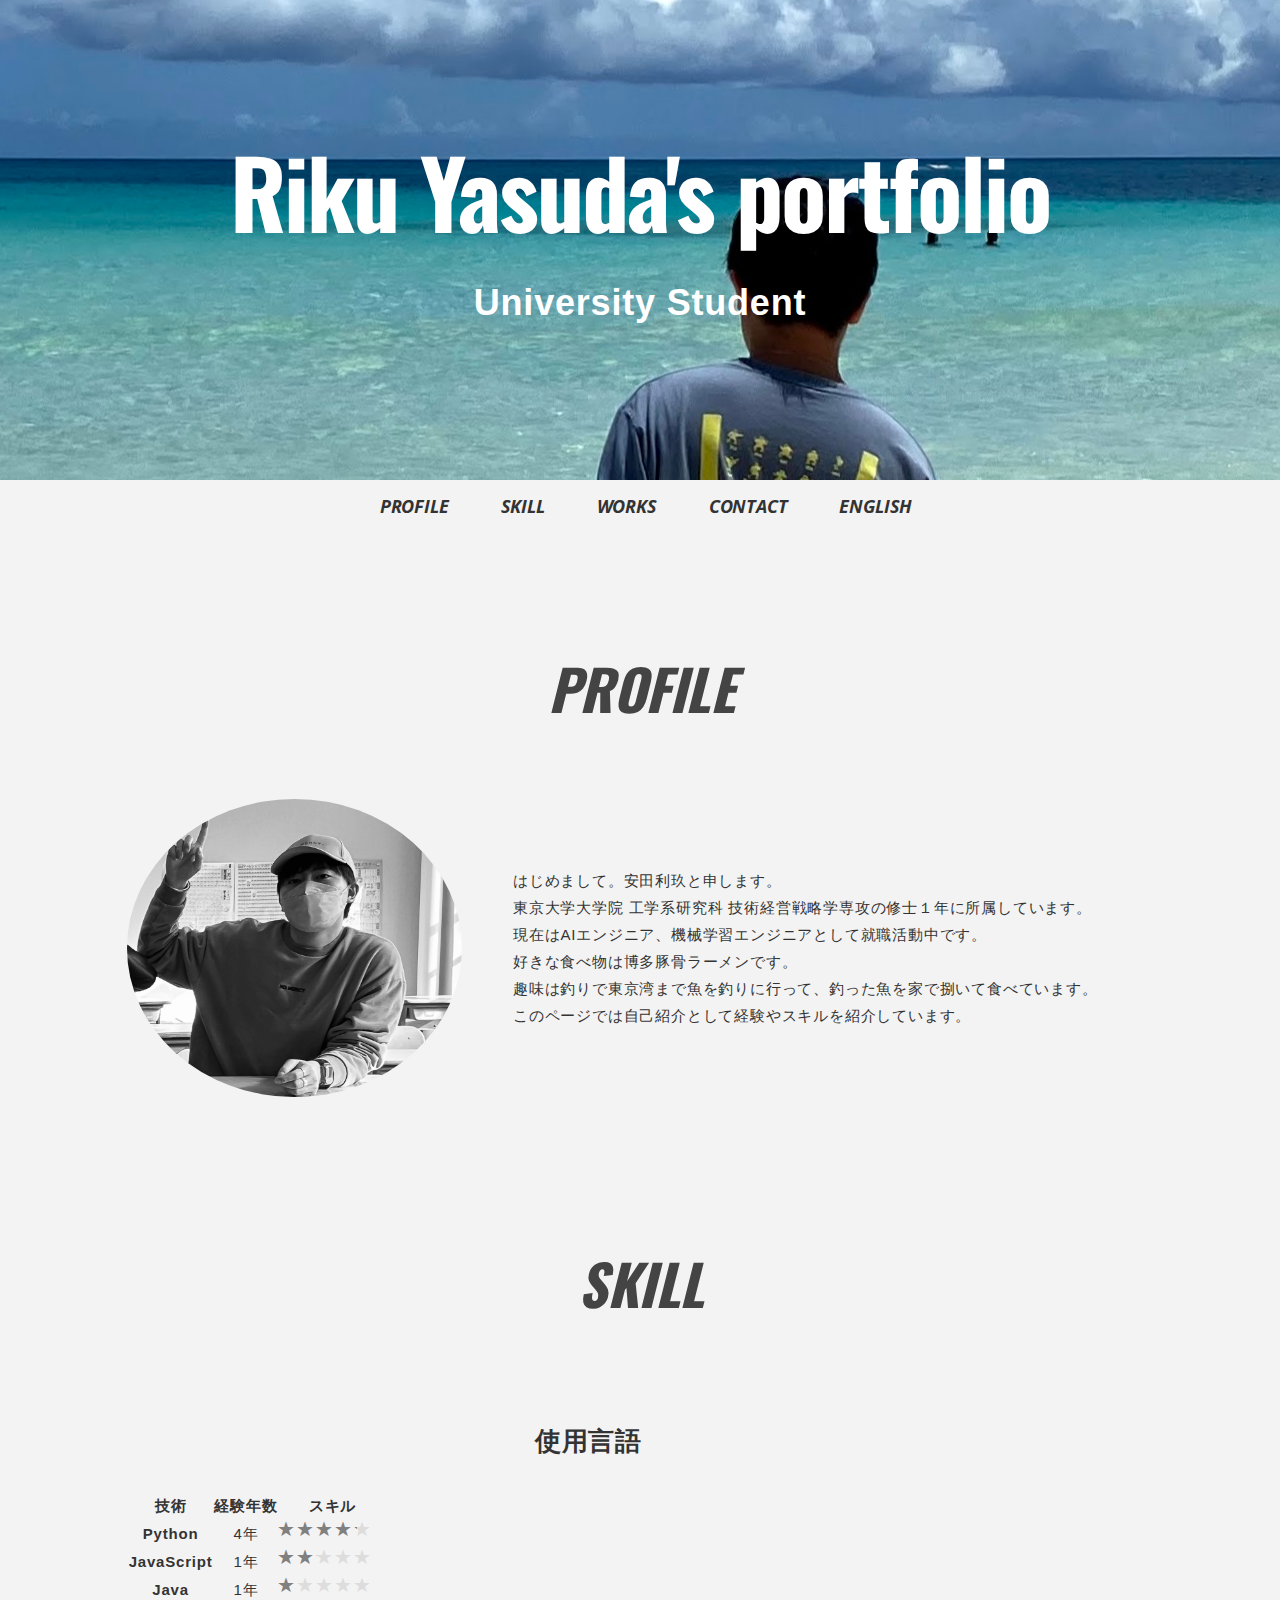
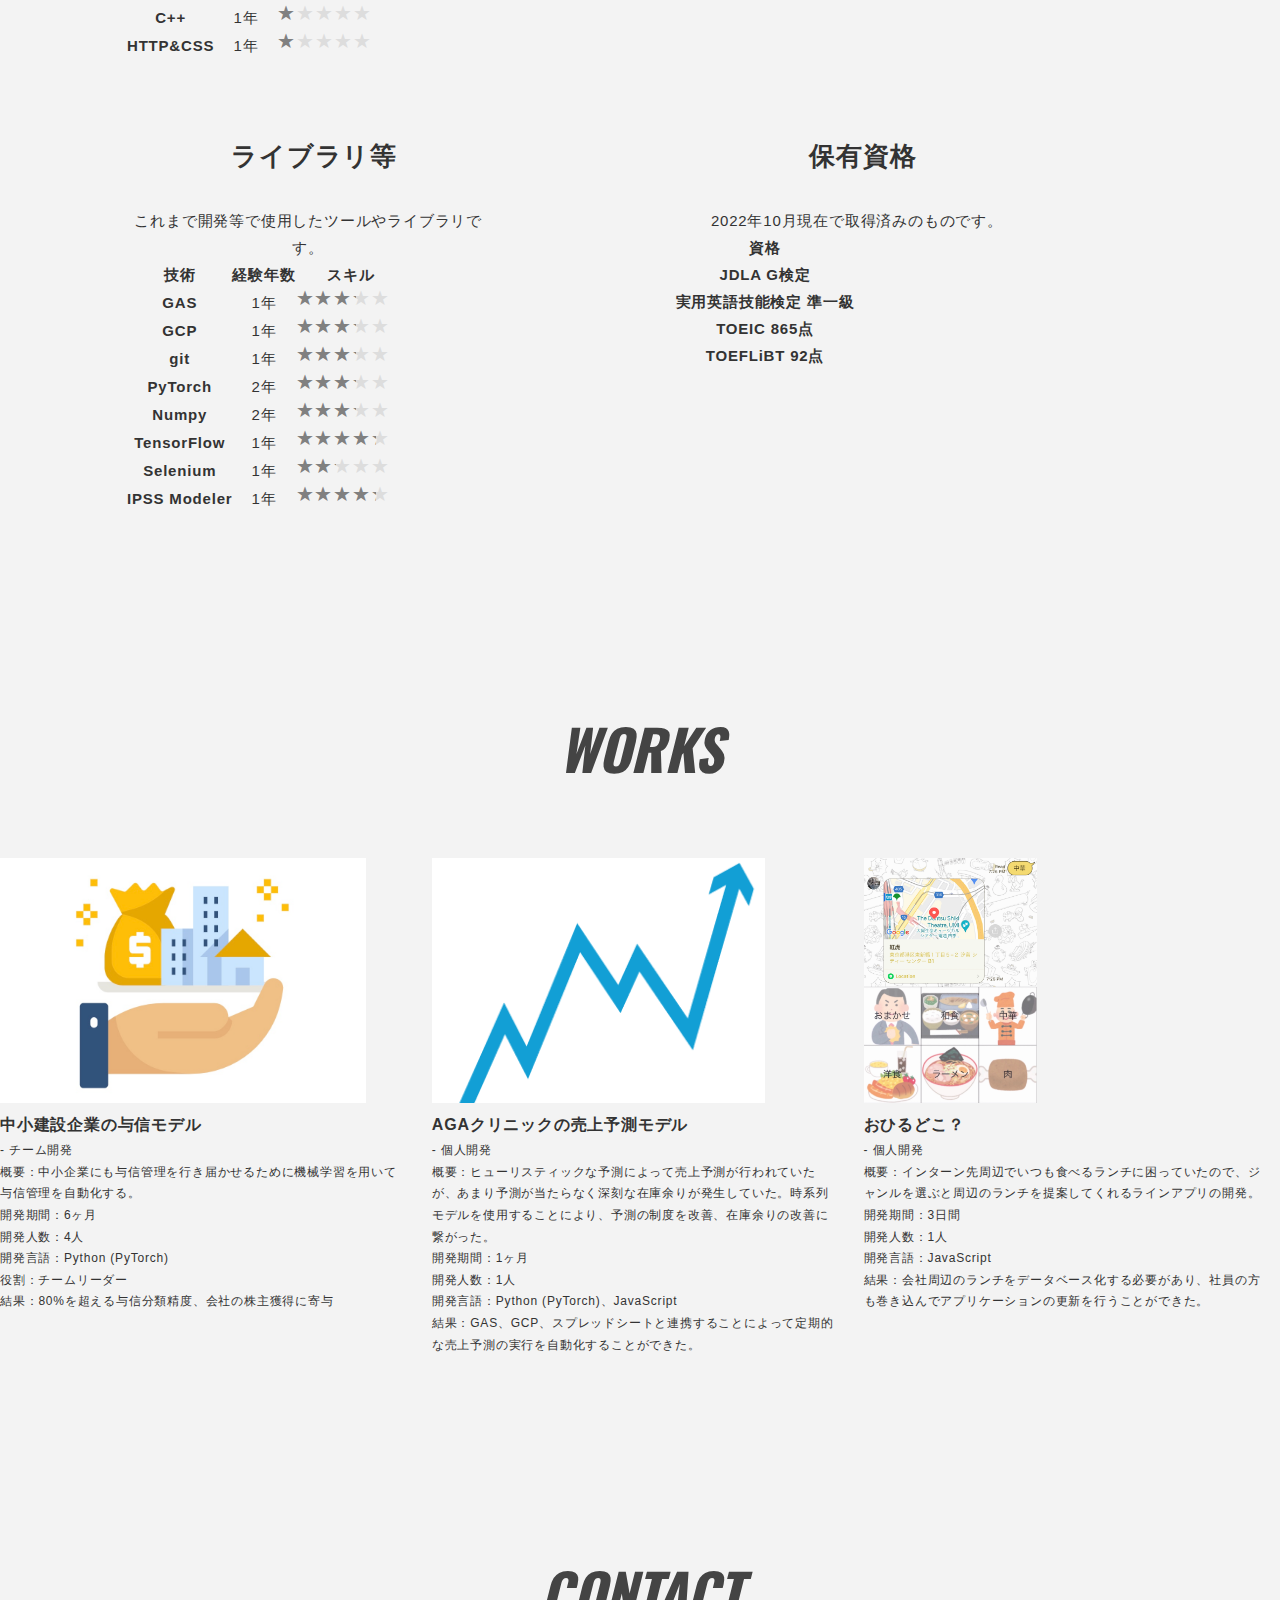
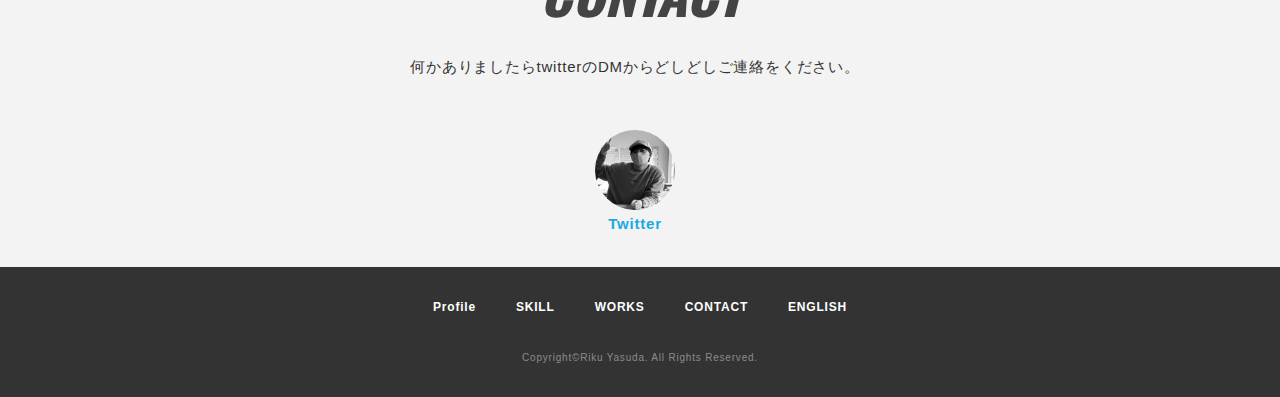
==== commit b2ebff0b: "english completed" ====
--- a/index.html
+++ b/index.html
@@ -75,7 +75,6 @@
             <div class="card">
               <div class="skill-desc">
                 <h3 class="skill-desc-title"><i class="fas fa-desktop"></i>使用言語</h3>
-                <p>基本的な事は一通りできます。CSSフレームワークはbootstrap使いました。</p>
                 <table class="table table-borderless">
                   <thead>
                     <tr>
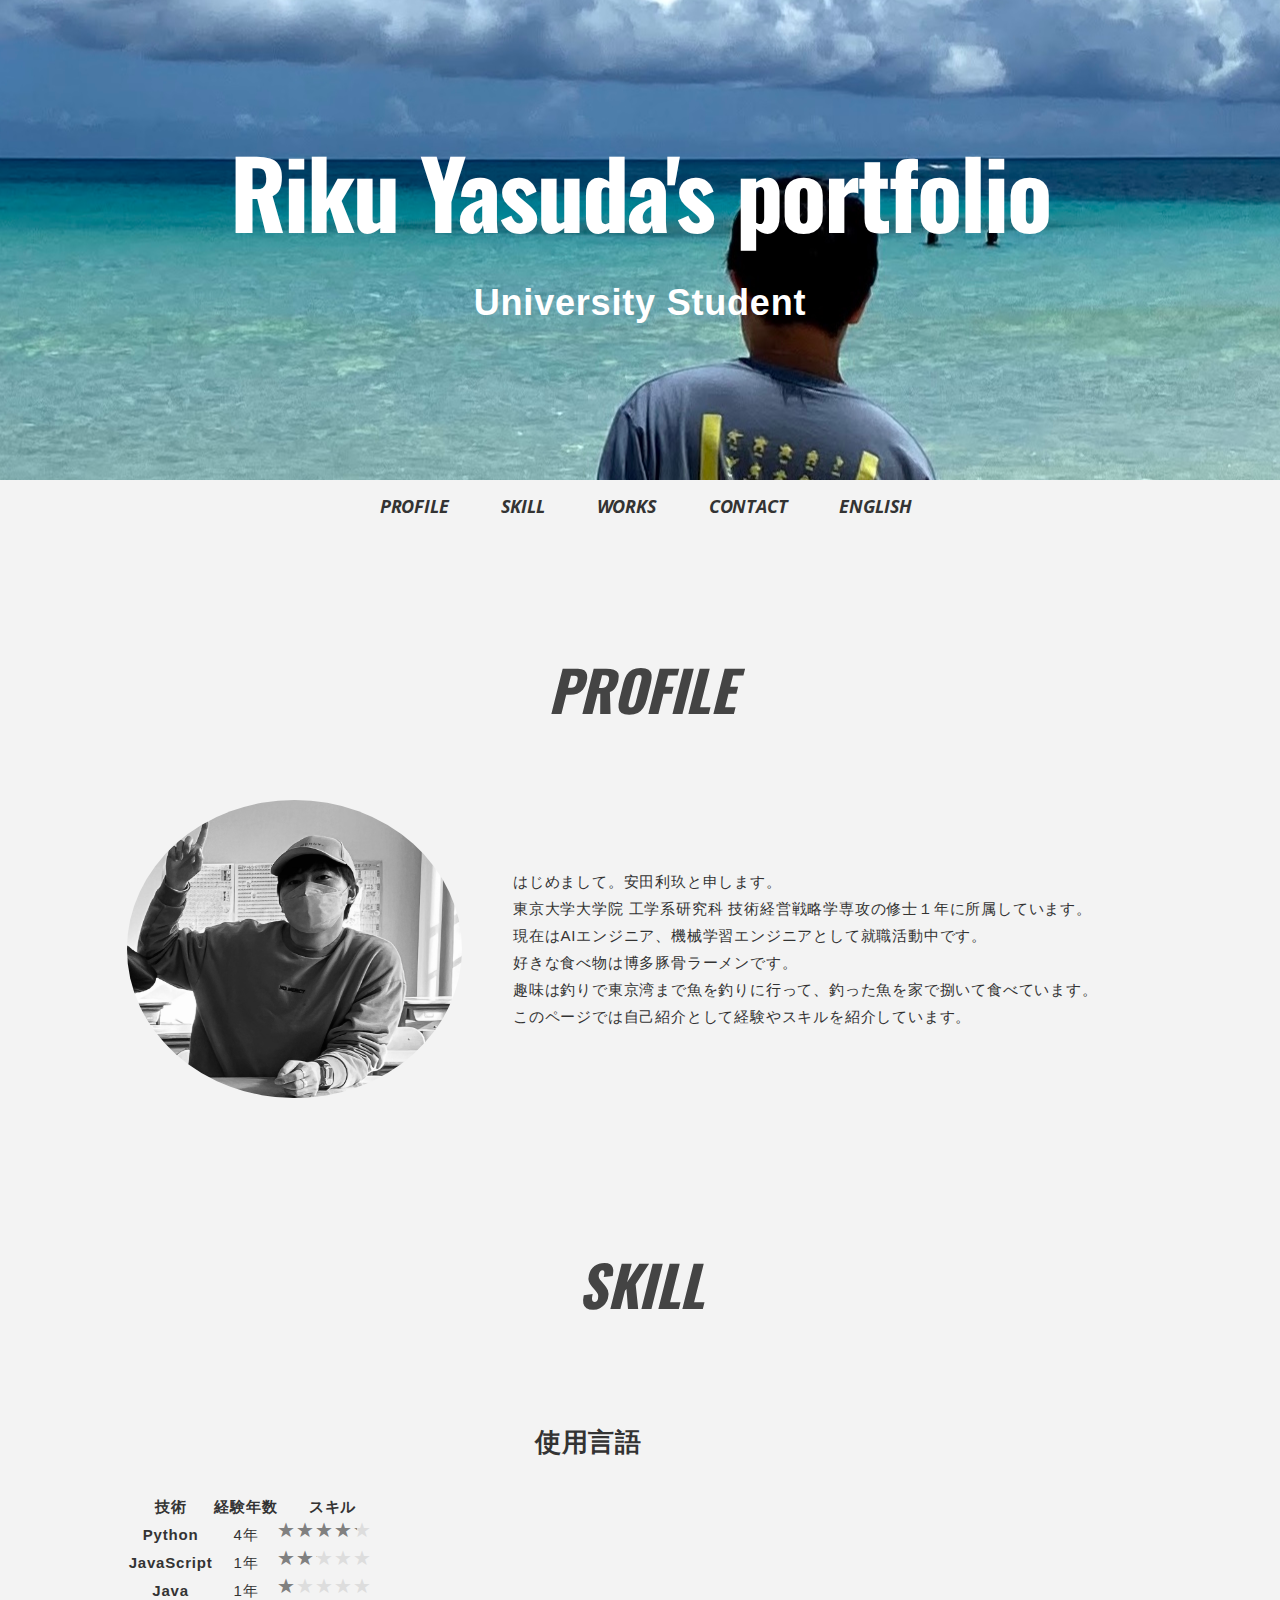
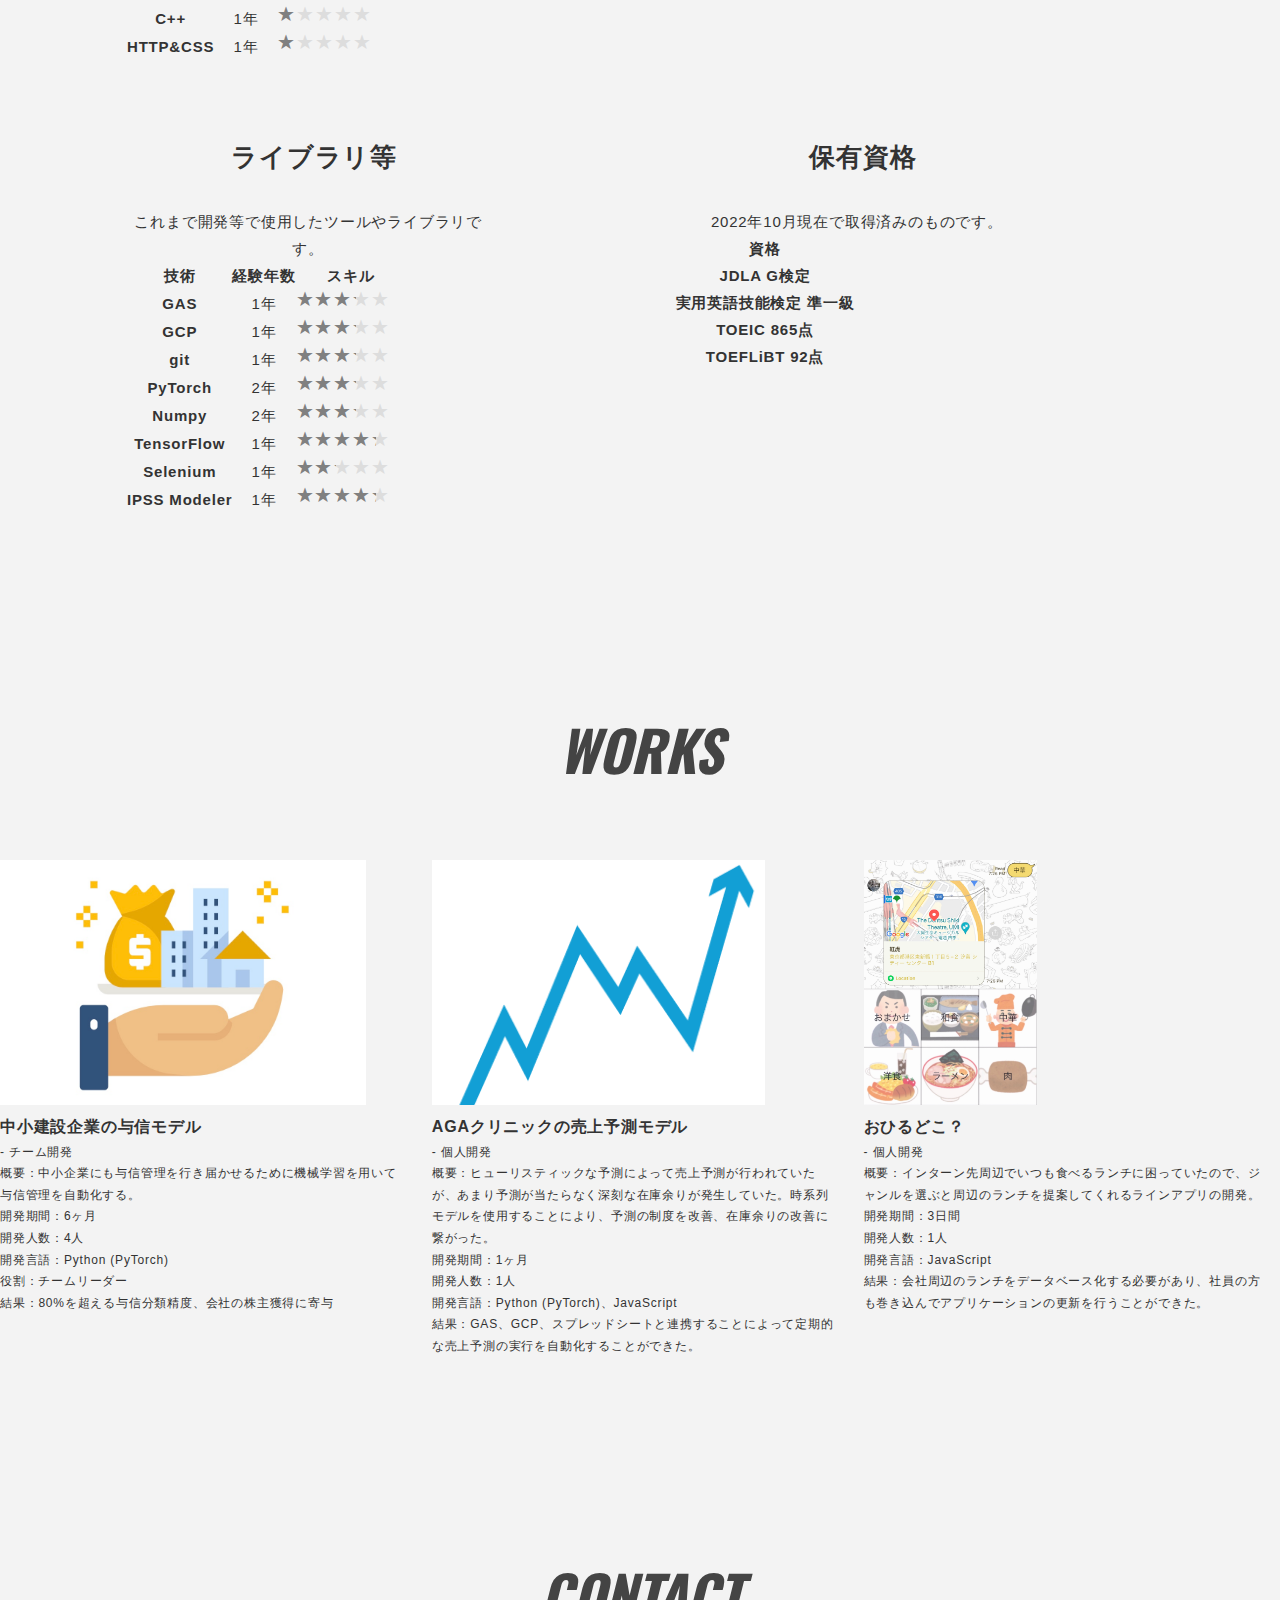
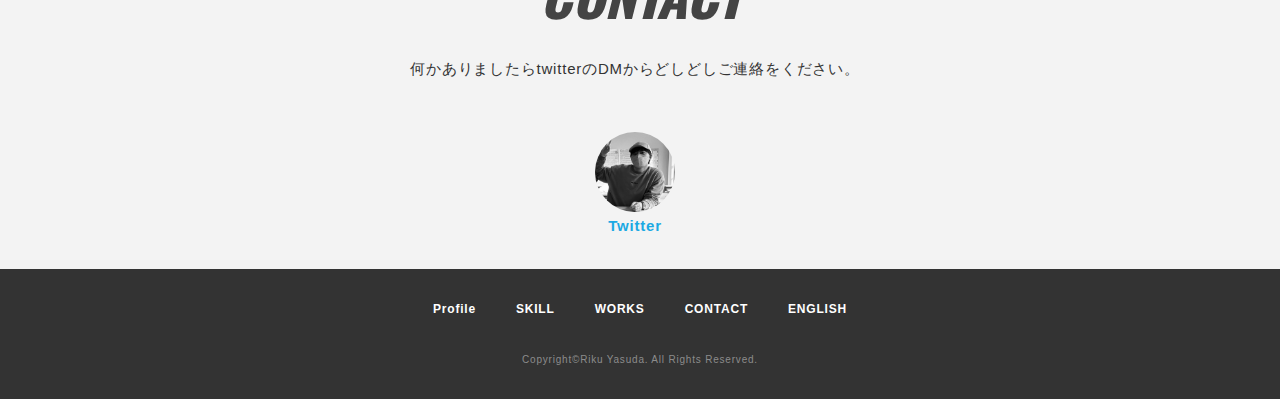
==== commit 4dab91bc: "slightly changed" ====
--- a/index.html
+++ b/index.html
@@ -219,7 +219,7 @@
                 <figcaption class="card-caption">
                   <p class="card-caption-title">中小建設企業の与信モデル</p>
                   <p class="card-caption-info">
-                    - チーム開発<br>
+                      - チーム開発<br>
                     概要：中小企業にも与信管理を行き届かせるために機械学習を用いて与信管理を自動化する。<br>
                     開発期間：6ヶ月<br>
                     開発人数：4人<br>
@@ -237,7 +237,7 @@
               <figcaption class="card-caption">
                 <p class="card-caption-title">AGAクリニックの売上予測モデル</p>
                 <p class="card-caption-info">
-                    - 個人開発<br>
+                      - 個人開発<br>
                     概要：ヒューリスティックな予測によって売上予測が行われていたが、あまり予測が当たらなく深刻な在庫余りが発生していた。時系列モデルを使用することにより、予測の制度を改善、在庫余りの改善に繋がった。<br>
                     開発期間：1ヶ月<br>
                     開発人数：1人<br>
@@ -254,7 +254,7 @@
               <figcaption class="card-caption">
                 <p class="card-caption-title">おひるどこ？</p>
                 <p class="card-caption-info">
-                    - 個人開発<br>
+                      - 個人開発<br>
                     概要：インターン先周辺でいつも食べるランチに困っていたので、ジャンルを選ぶと周辺のランチを提案してくれるラインアプリの開発。<br>
                     開発期間：3日間<br>
                     開発人数：1人<br>
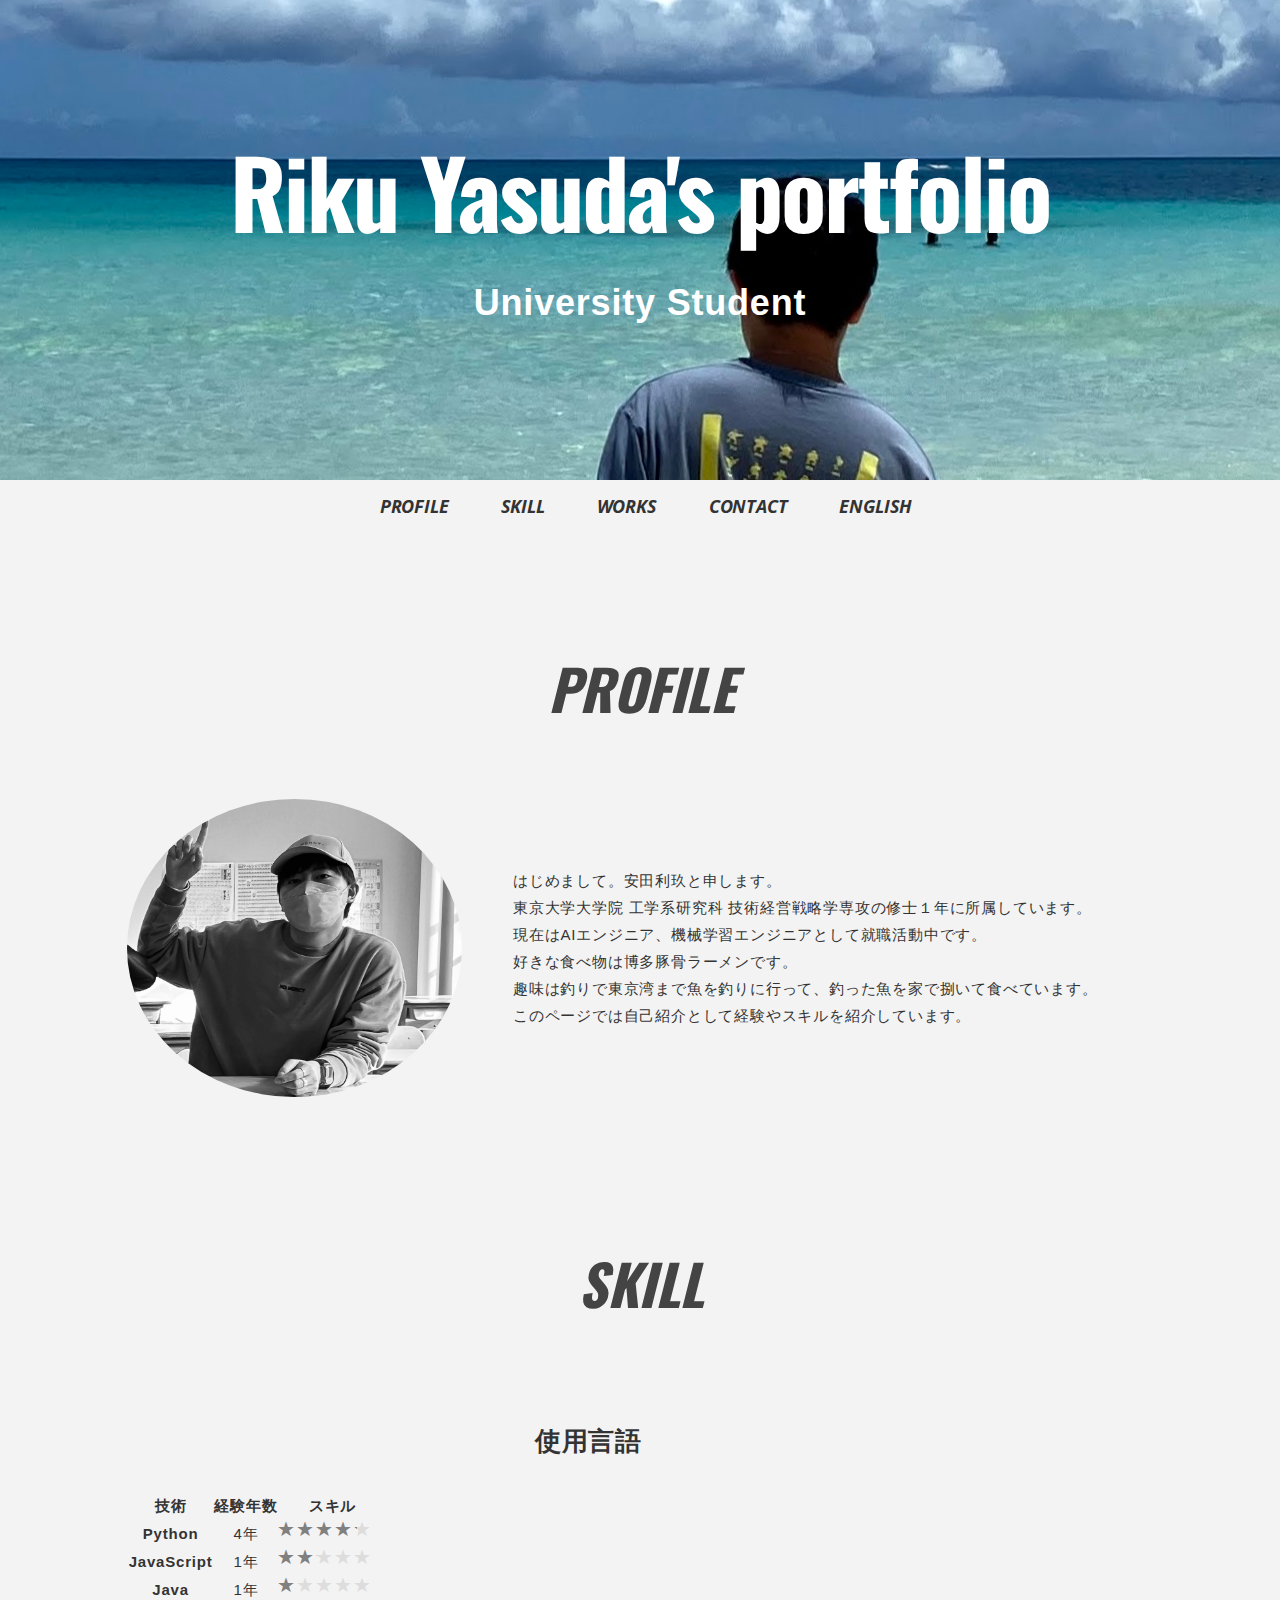
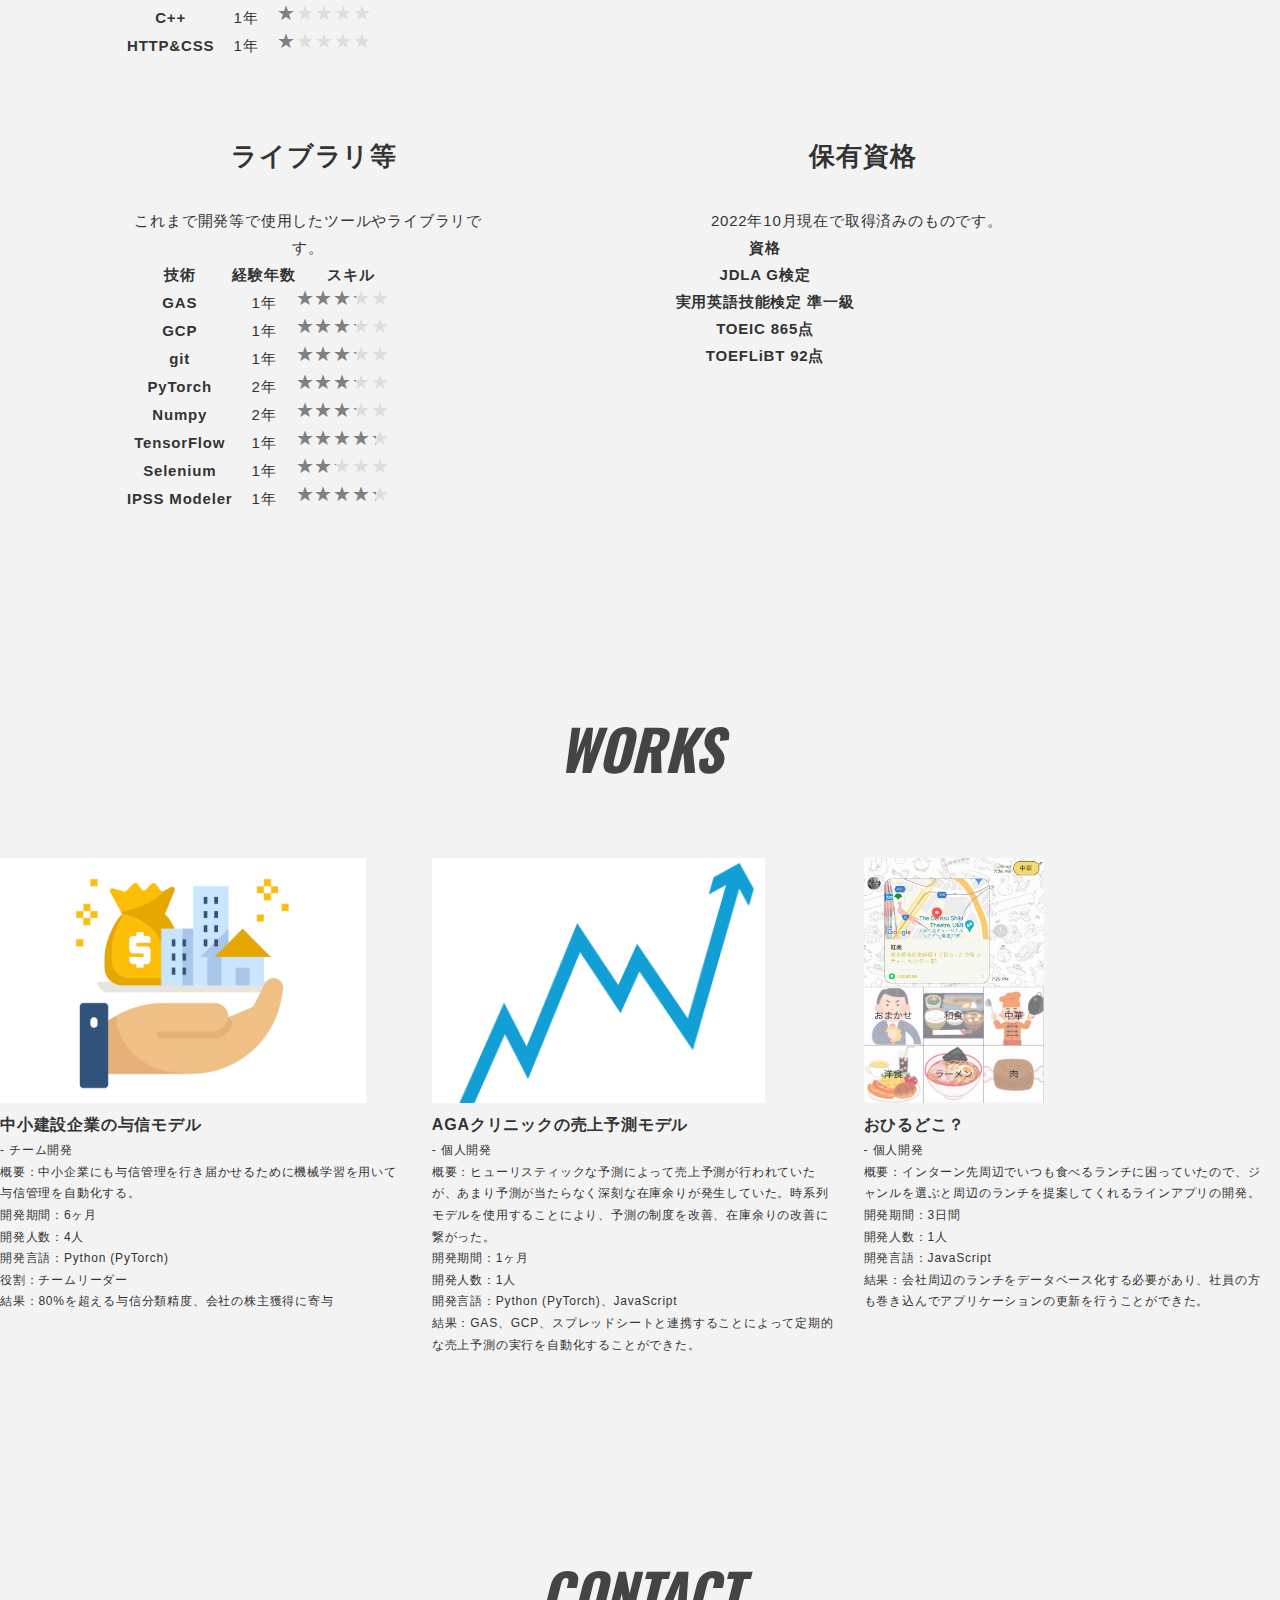
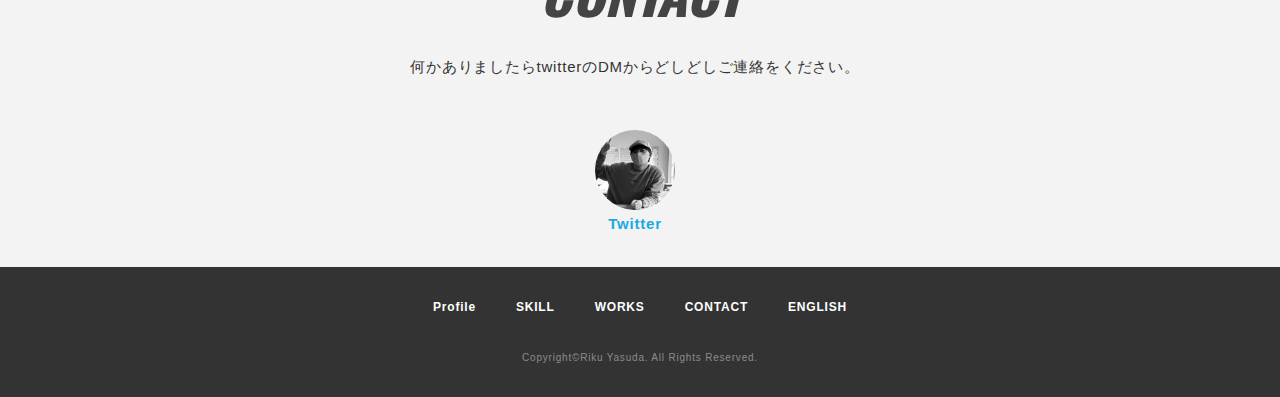
==== commit 5934ef34: "image changed" ====
--- a/index.html
+++ b/index.html
@@ -249,7 +249,7 @@
             
             <figure class="card">
               <!-- <a href="img/works/dammy.jpg" data-size="980x668" class="card-image"> -->
-                <img class="card-image" src="img/works/thumb/ohirudoko.png" alt="" />
+                <img class="card-image-lunch" src="img/works/thumb/ohirudoko.png" alt="" />
               <!-- </a> -->
               <figcaption class="card-caption">
                 <p class="card-caption-title">おひるどこ？</p>
--- a/css/style.css
+++ b/css/style.css
@@ -248,6 +248,13 @@
   height: 245px;
 }
 
+#works .card-image-lunch {
+  display: block;
+  margin-bottom: 8px;
+  height: 245px;
+  width: 180px;
+}
+
 #works .card-caption {
   text-align: left;
 }
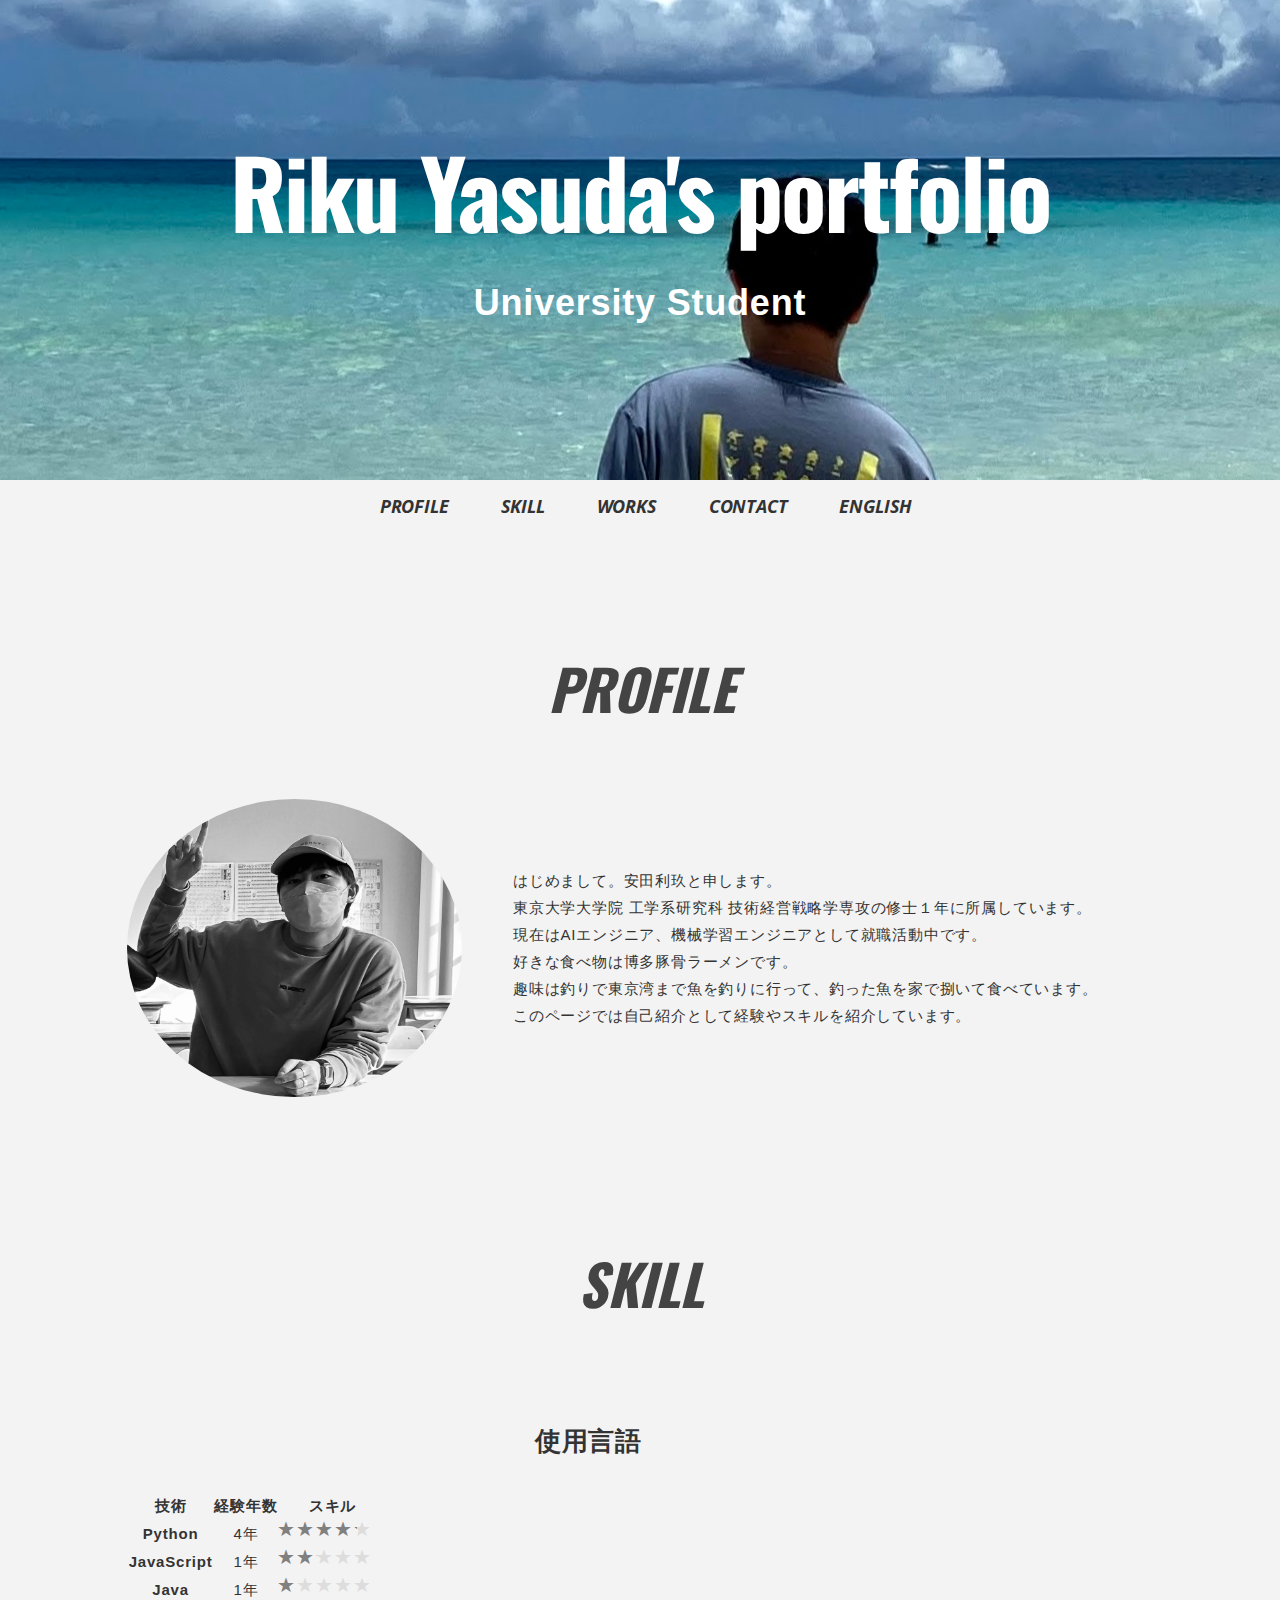
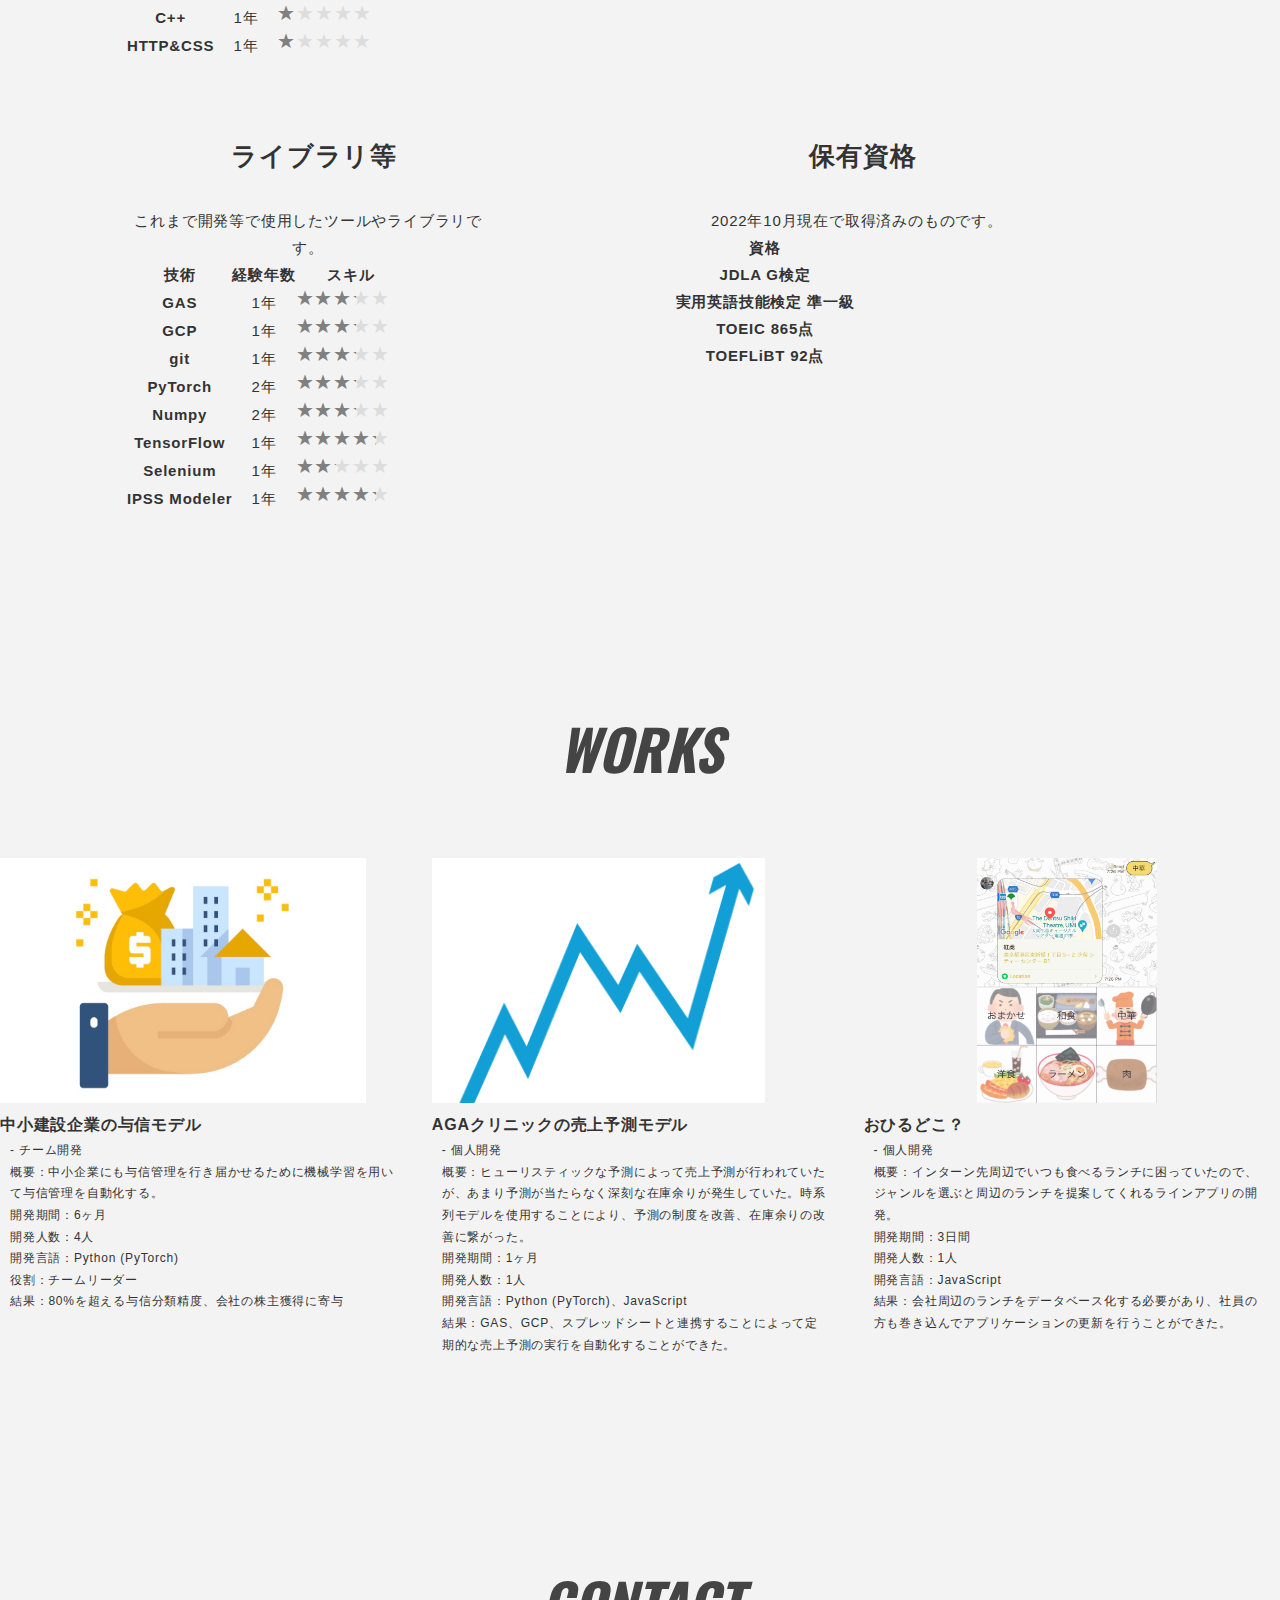
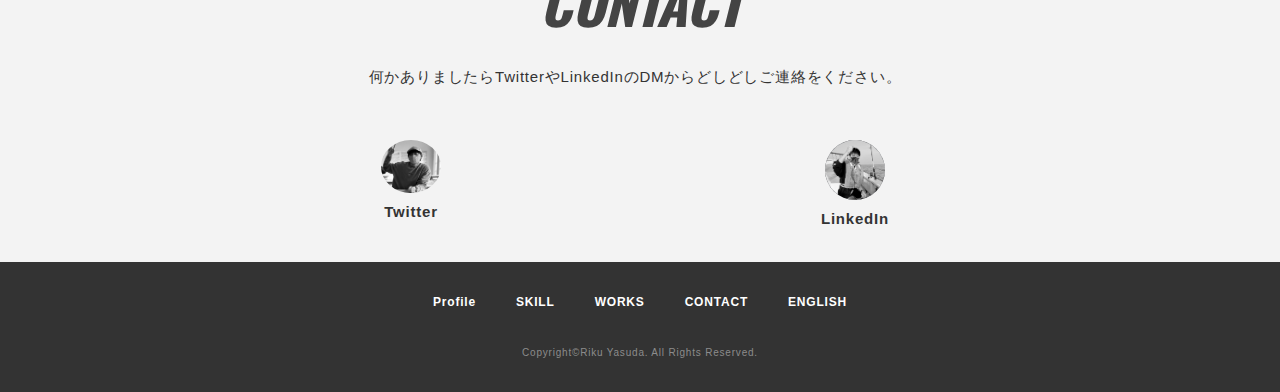
==== commit 63f8c0d3: "1012" ====
--- a/index.html
+++ b/index.html
@@ -249,7 +249,7 @@
             
             <figure class="card">
               <!-- <a href="img/works/dammy.jpg" data-size="980x668" class="card-image"> -->
-                <img class="card-image-lunch" src="img/works/thumb/ohirudoko.png" alt="" />
+                <img class="card-image card-image-lunch" src="img/works/thumb/ohirudoko.png" alt="" />
               <!-- </a> -->
               <figcaption class="card-caption">
                 <p class="card-caption-title">おひるどこ？</p>
@@ -273,17 +273,16 @@
           <div class="section-title-block">
             <h2 class="section-title"><i class="fas fa-envelope fa-lg"><span class="section-title-css">CONTACT</span></i></h2>
             <p class="section-desc">
-              何かありましたらtwitterのDMからどしどしご連絡をください。
+              何かありましたらTwitterやLinkedInのDMからどしどしご連絡をください。
             </p>
           </div>
           <div class="contact-wrapper">
             <div class="contact-list" style="text-align: center;">
-                <a href="https://twitter.com/rikuyres88" target="_blank"><img src="img/contact/icon_contact.jpg" alt="" class="contact-img"  style="margin: 0 auto;"><span class="contact-list-desc">Twitter</span></a>
-              <!-- <ul>
-                <li><a href="#"><img src="img/contact/icon_contact.png" alt=""><span class="contact-list-desc">フォーム</span></a></li>
-                <li><a href="https://twitter.com/naoto_7713" target="_blank"><img src="img/contact/icon_contact.jpg" alt=""><span class="contact-list-desc">Twitter</span></a></li>
-                <li><a href="#" target="_blank"><img src="img/contact/icon_contact.png" alt=""><span class="contact-list-desc">Facebook</span></a></li>
-              </ul> -->
+                <!-- <a href="https://twitter.com/rikuyres88" target="_blank"><img src="img/contact/icon_contact.jpg" alt="" class="contact-img"  style="margin: 0 auto;"><span class="contact-list-desc">Twitter</span></a> -->
+              <ul>
+                <li><a href="https://twitter.com/rikuyres88" target="_blank"><img src="img/contact/icon_contact.jpg" alt=""><span class="contact-list-desc">Twitter</span></a></li>
+                <li><a href="https://www.linkedin.com/in/riku-yasuda-55536716a/"><img src="img/contact/icon_linkedin.jpg" alt=""><span class="contact-list-desc">LinkedIn</span></a></li>
+              </ul>
             </div>
           </div>
         </div>
--- a/css/style.css
+++ b/css/style.css
@@ -249,9 +249,7 @@
 }
 
 #works .card-image-lunch {
-  display: block;
-  margin-bottom: 8px;
-  height: 245px;
+  margin: 0px auto 8px auto;
   width: 180px;
 }
 
@@ -266,6 +264,7 @@
 
 #works .card-caption-info {
   font-size: 12px;
+  margin: 0px 10px 10px;
 }
 
 #works .card-caption-url {
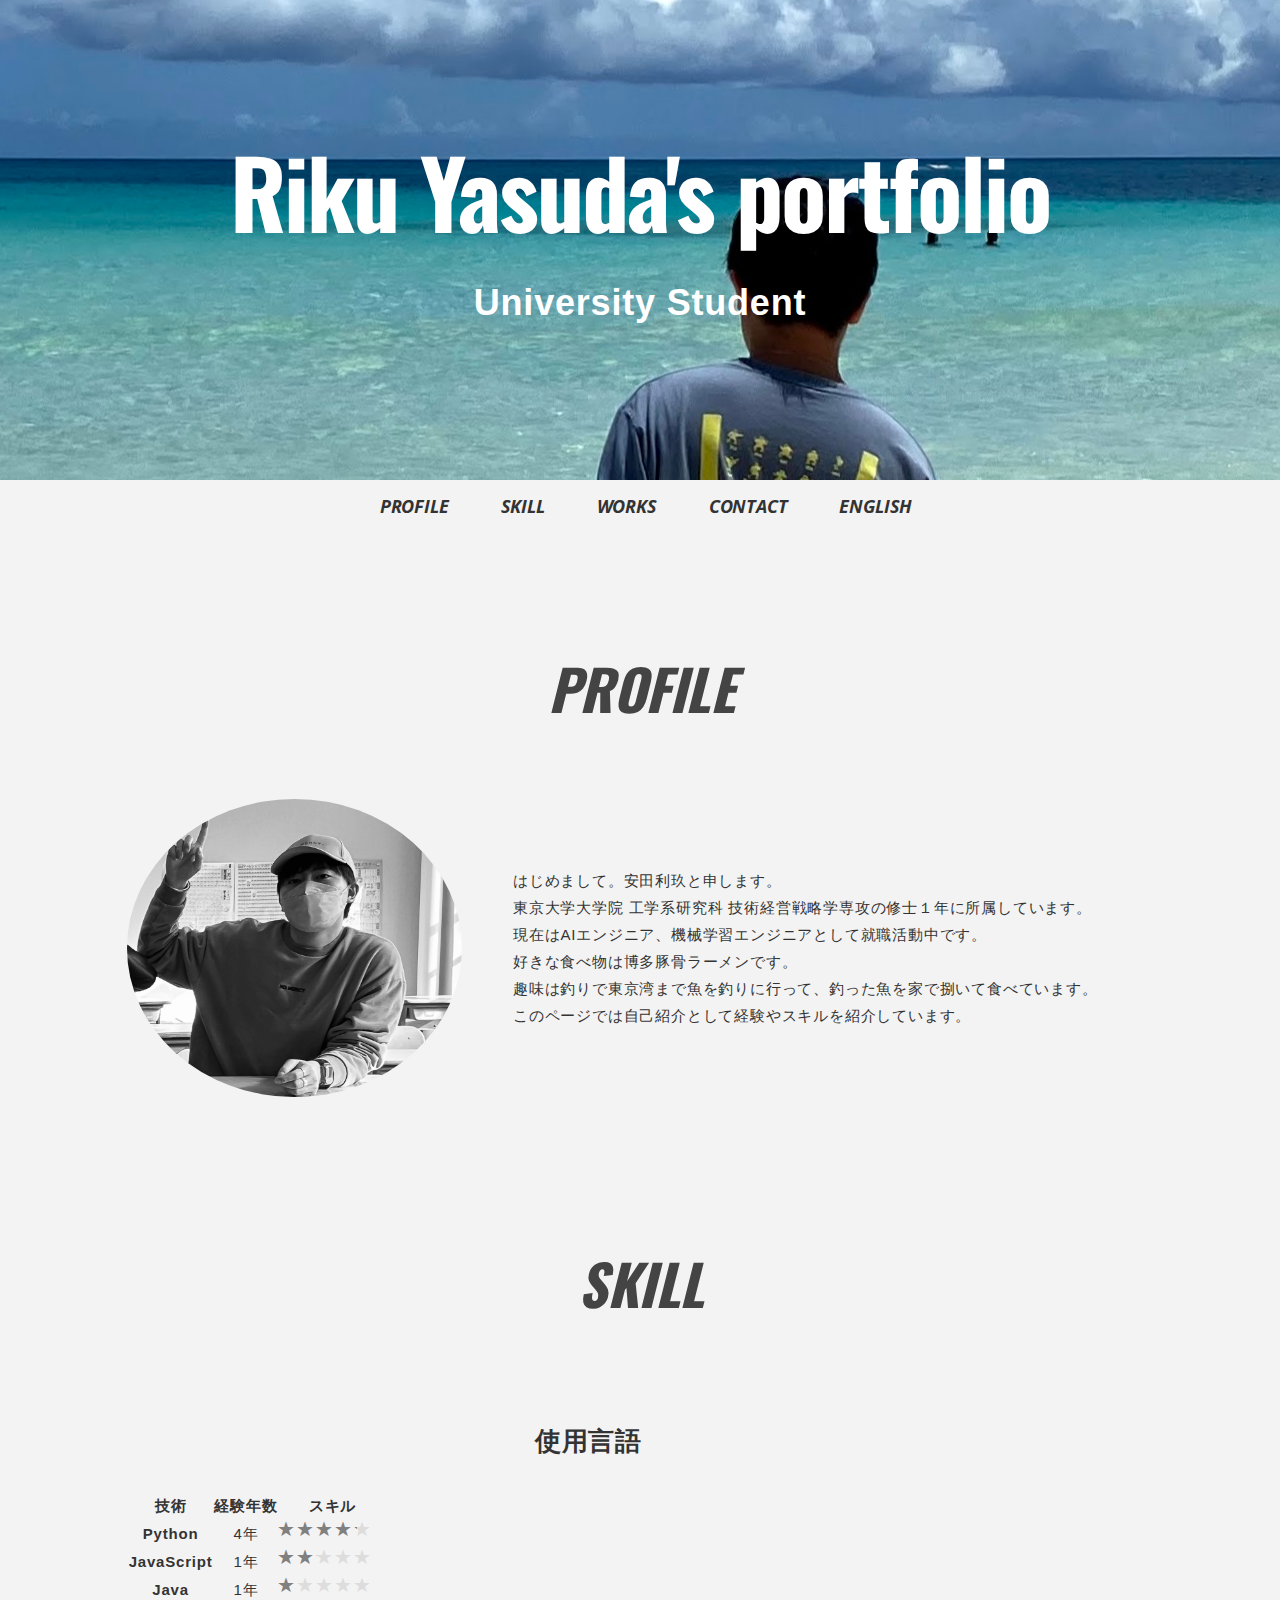
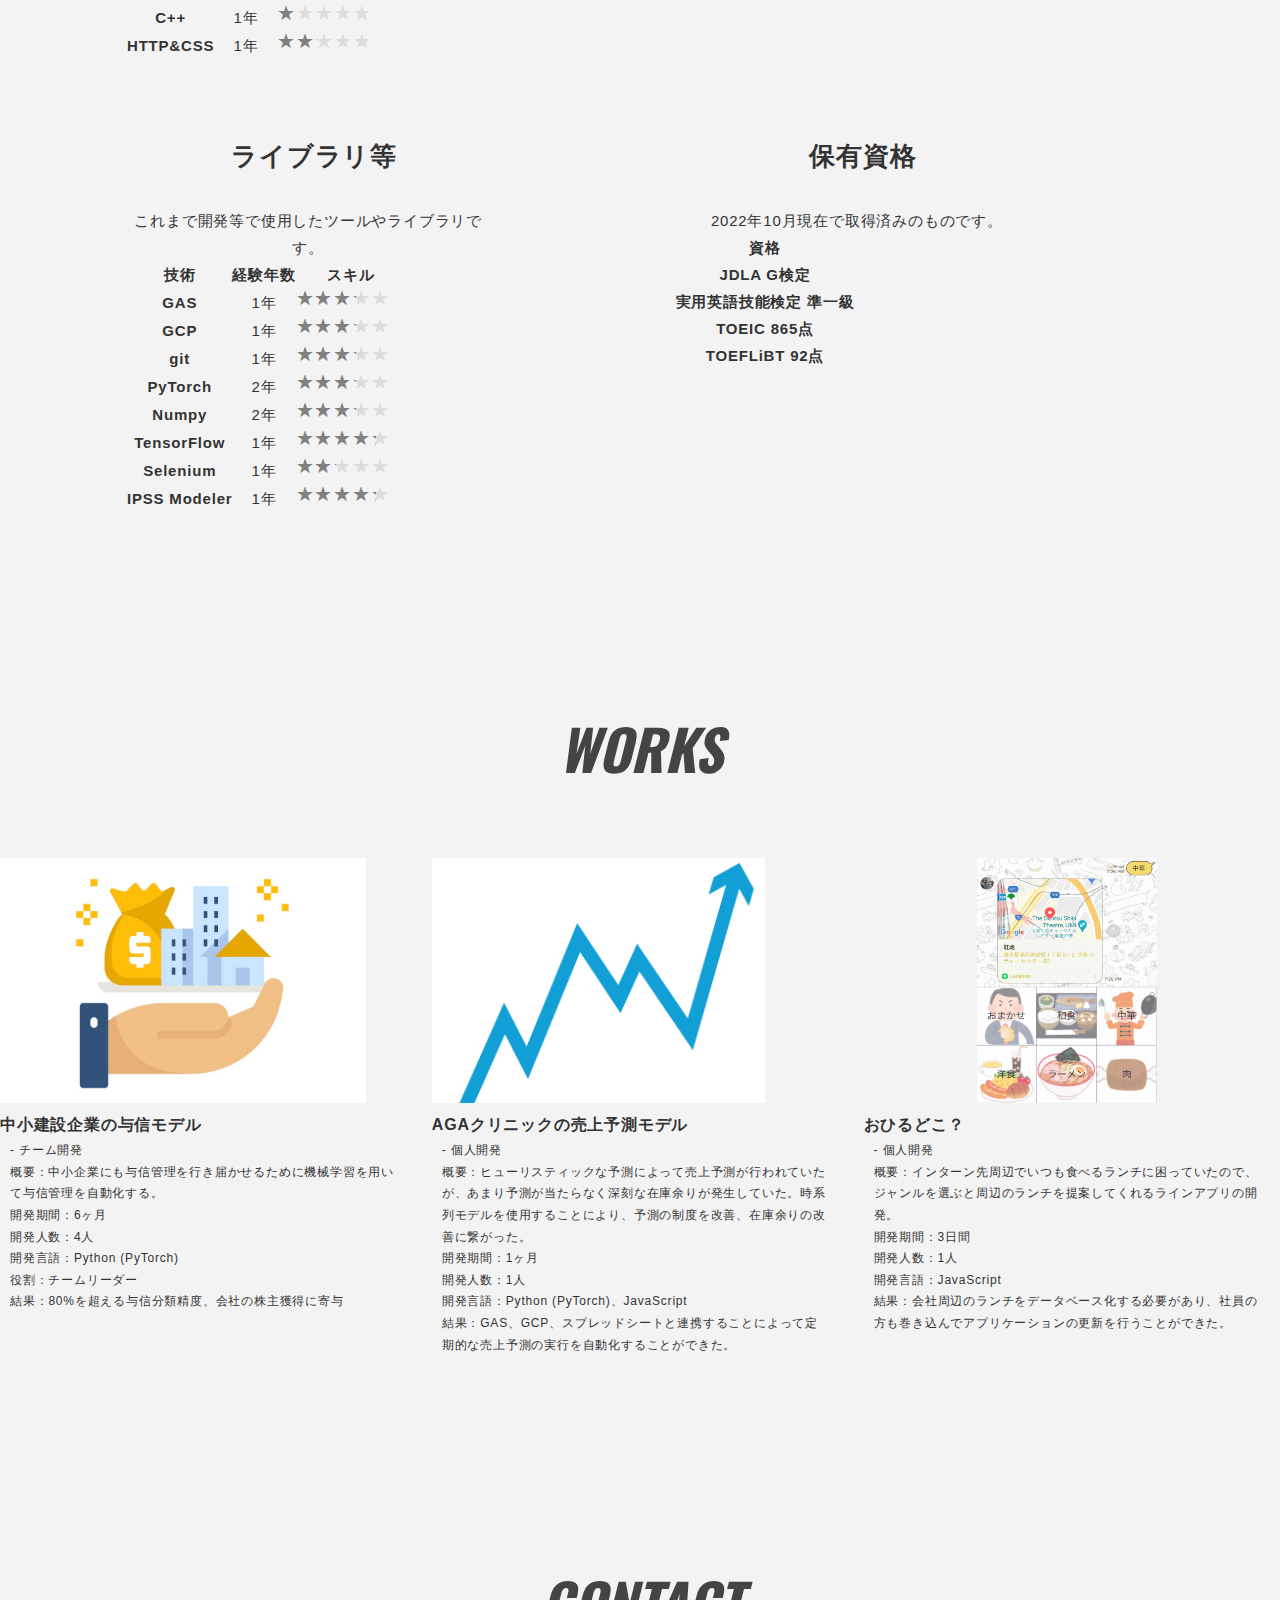
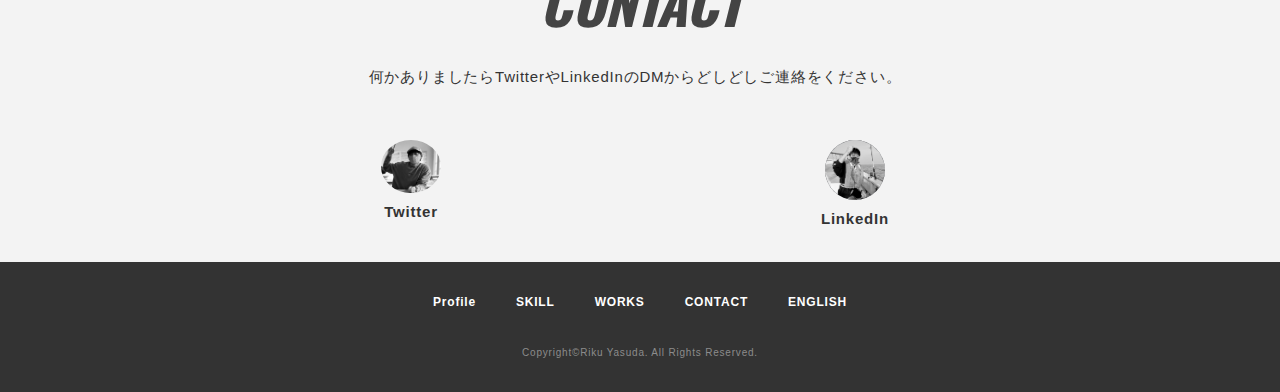
==== commit 5ead68e3: "rate changed" ====
--- a/index.html
+++ b/index.html
@@ -107,7 +107,7 @@
                     <tr>
                       <th scope="row">HTTP&CSS</th>
                       <td>1年</td>
-                      <td><span class="rating"><p class="rate rate1"></p></span></td>
+                      <td><span class="rating"><p class="rate rate2"></p></span></td>
                     </tr>
                   </tbody>
                 </table>
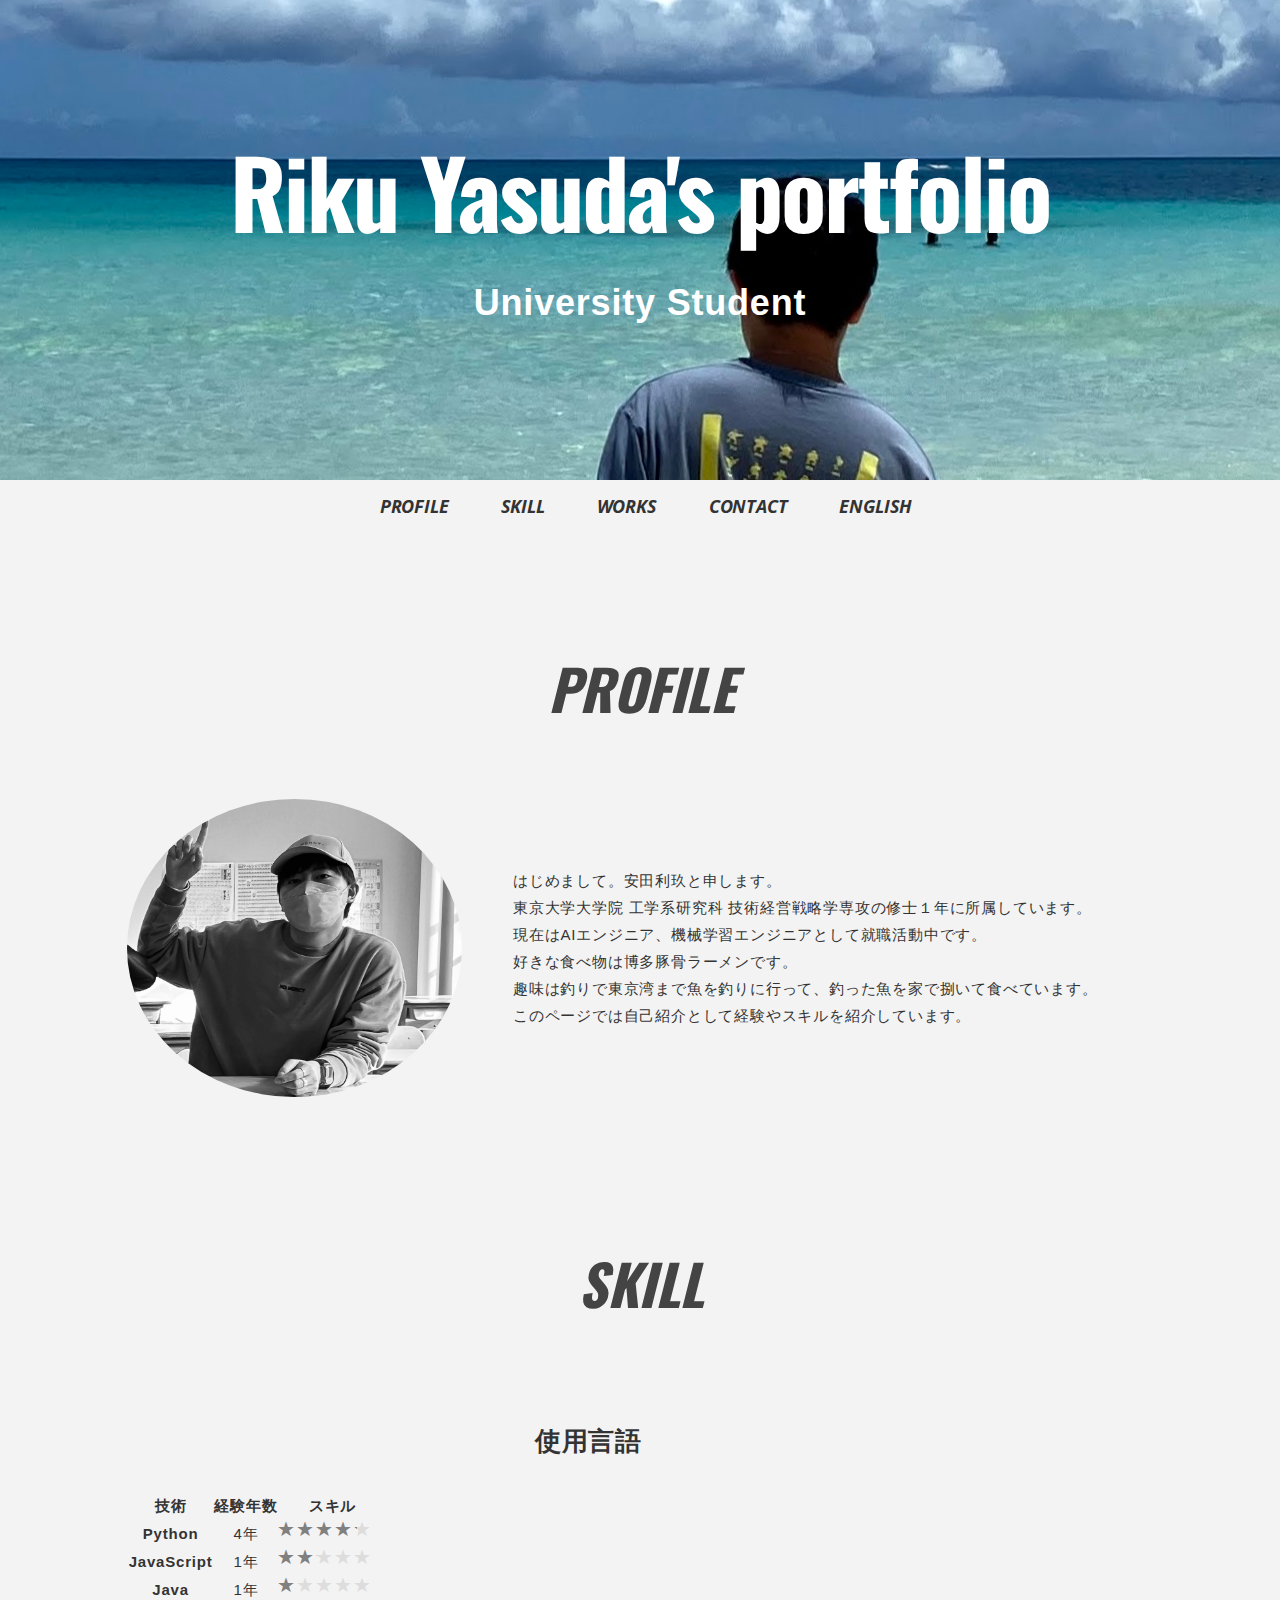
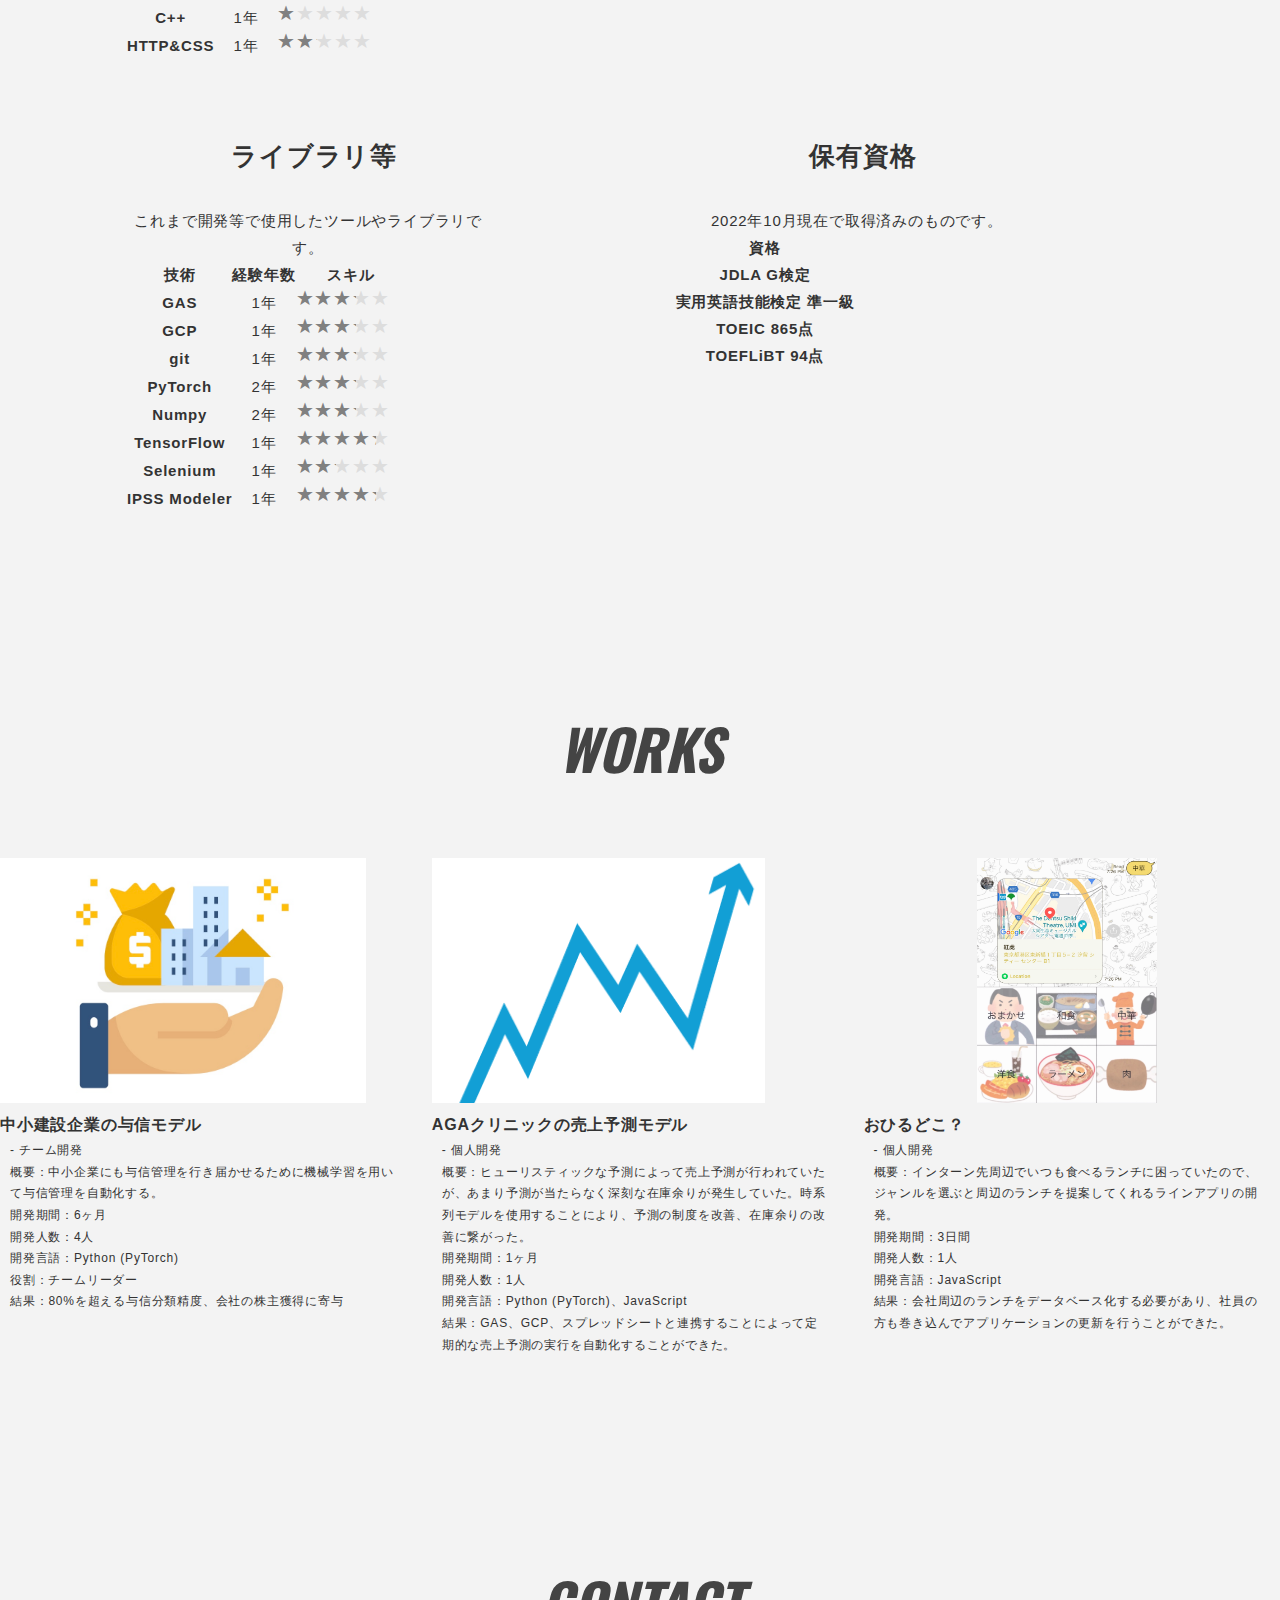
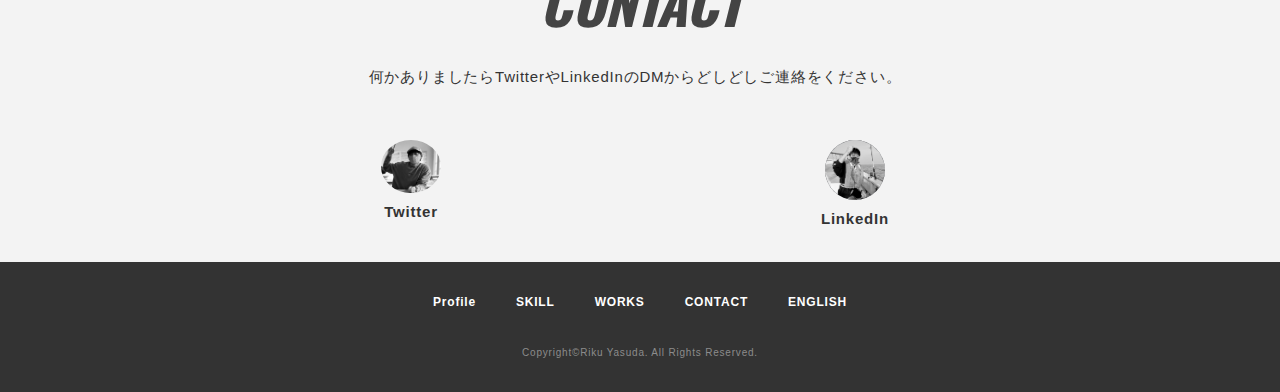
==== commit ef1bc0a9: "Update index.html" ====
--- a/index.html
+++ b/index.html
@@ -193,7 +193,7 @@
                       <th scope="row">TOEIC 865点</th>
                     </tr>
                     <tr>
-                      <th scope="row">TOEFLiBT 92点</th>
+                      <th scope="row">TOEFLiBT 94点</th>
                     </tr>
                   </tbody>
                 </table>
